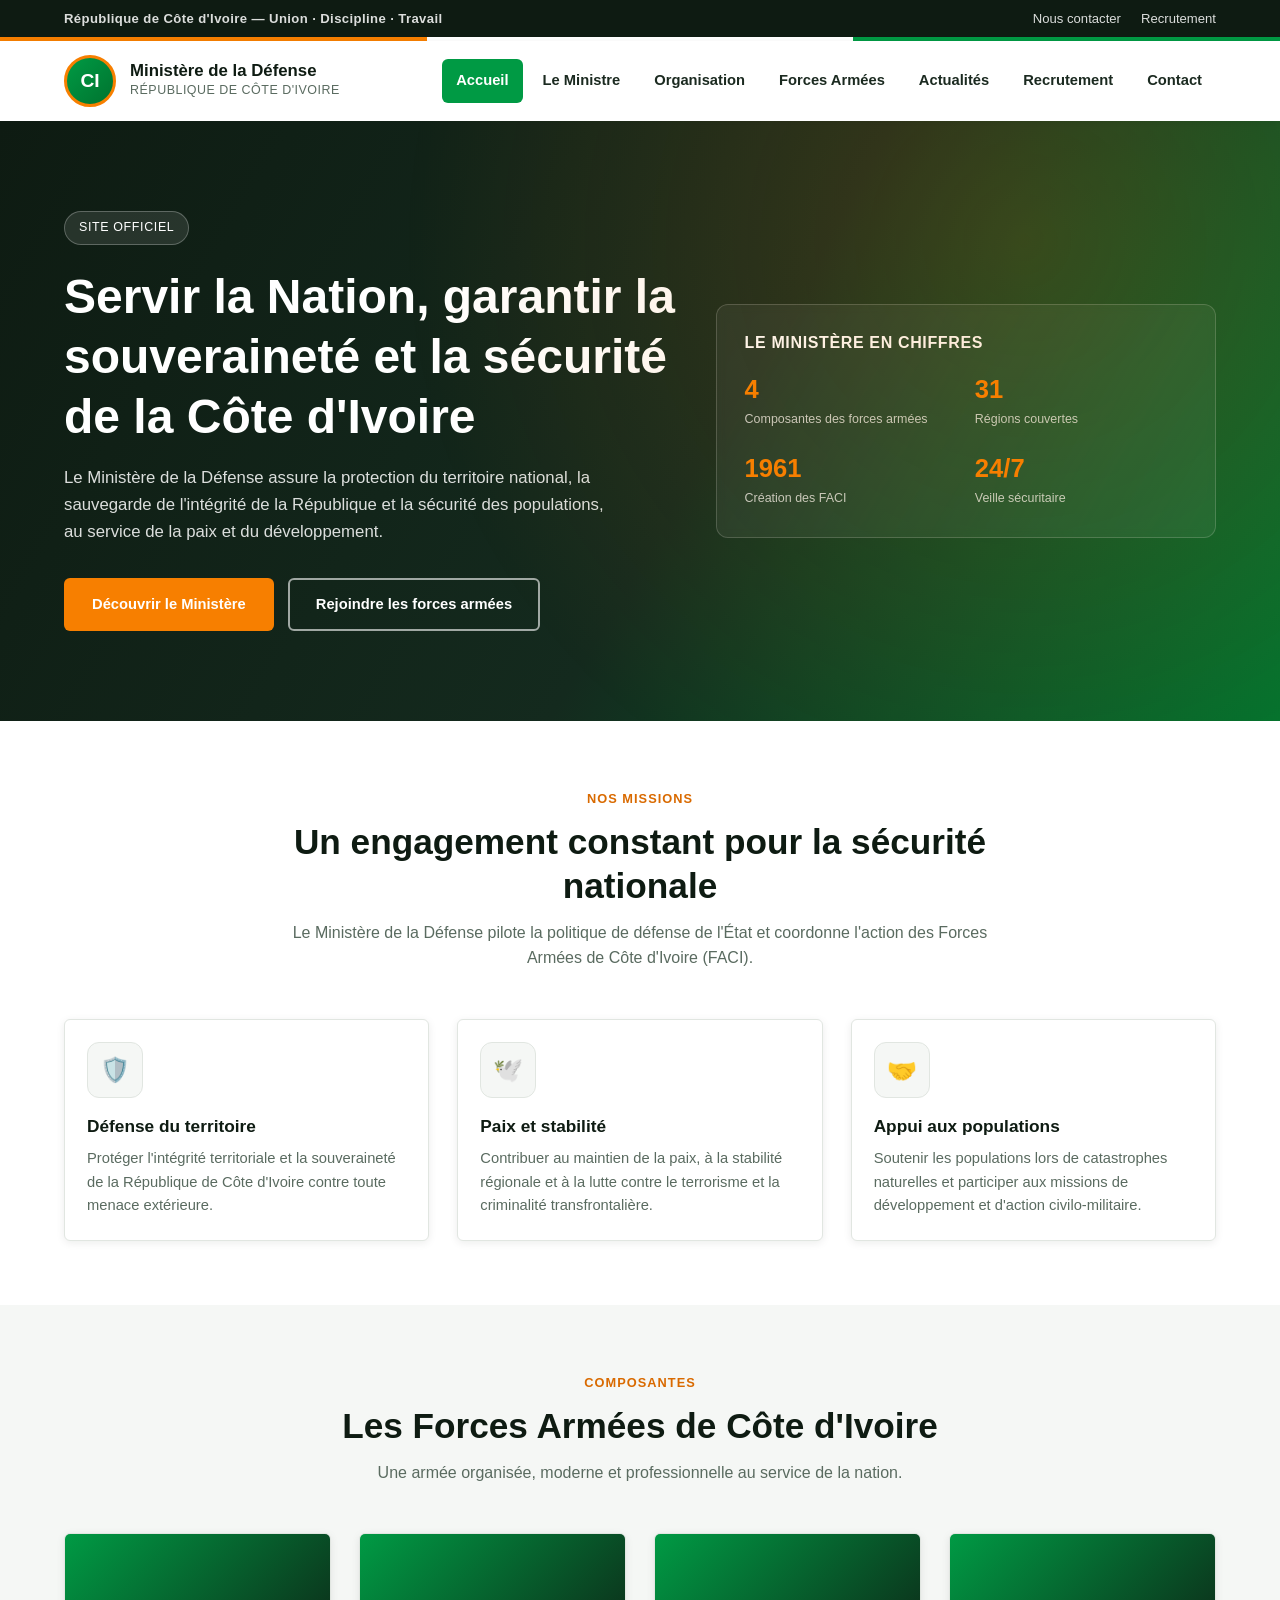
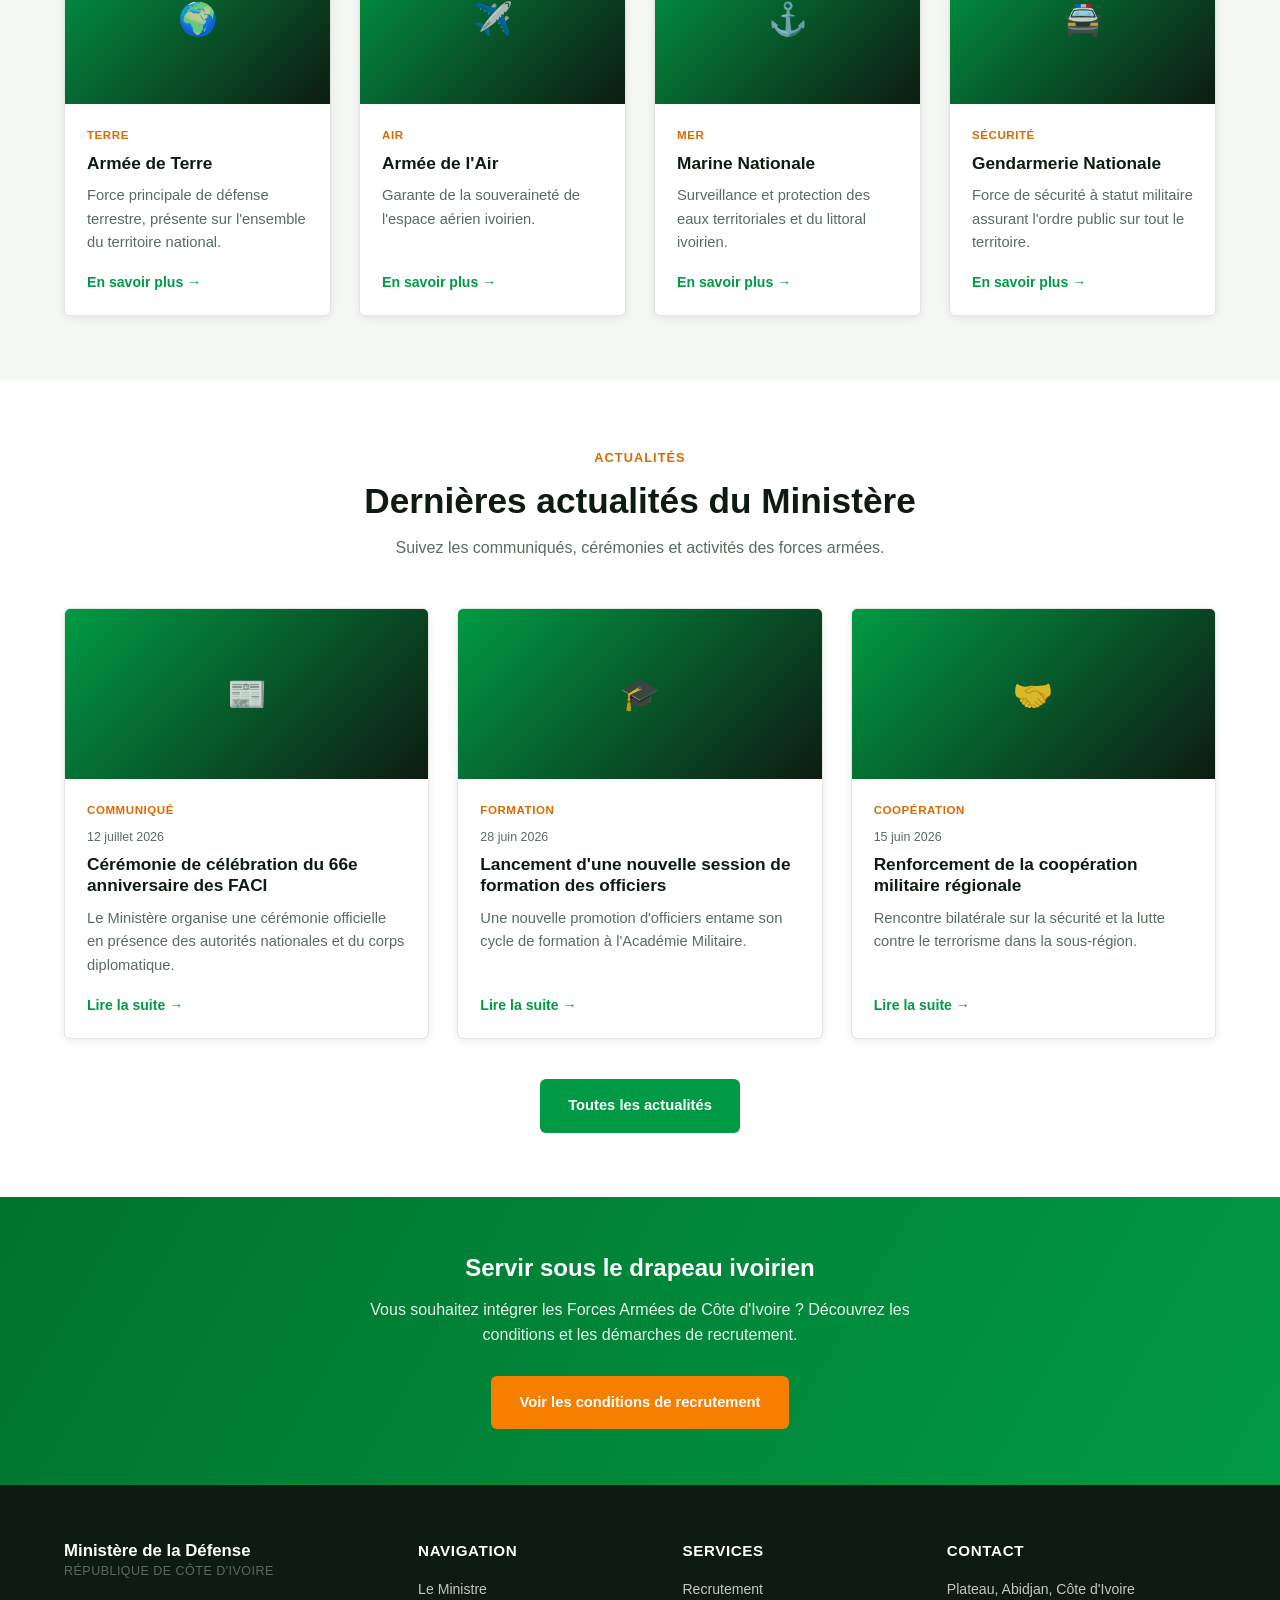
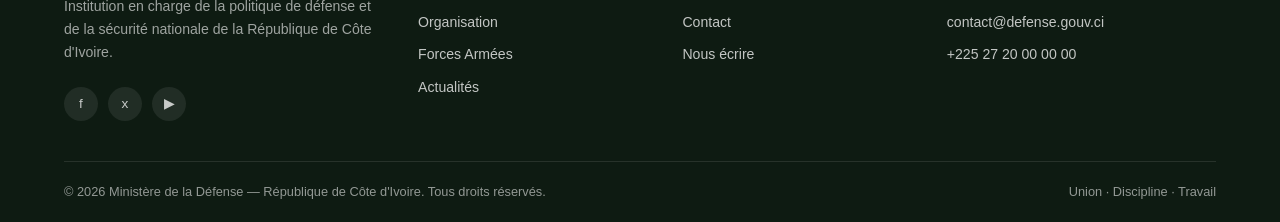
==== index.html @ 0cb37139 "Créer le site vitrine du Ministère de la Défense de Côte d'Ivoire Site statique HTML/CSS/JS avec pag" ====
<!DOCTYPE html>
<html lang="fr">
<head>
  <meta charset="UTF-8">
  <meta name="viewport" content="width=device-width, initial-scale=1.0">
  <title>Ministère de la Défense - République de Côte d'Ivoire</title>
  <meta name="description" content="Site officiel du Ministère de la Défense de la République de Côte d'Ivoire.">
  <link rel="stylesheet" href="css/style.css">
</head>
<body>

  <div class="top-bar">
    <div class="container">
      <span class="republic">République de Côte d'Ivoire — Union · Discipline · Travail</span>
      <div class="top-links">
        <a href="contact.html">Nous contacter</a>
        <a href="recrutement.html">Recrutement</a>
      </div>
    </div>
  </div>
  <div class="flag-strip"><span class="orange"></span><span class="white"></span><span class="green"></span></div>

  <header class="site-header">
    <div class="container">
      <a href="index.html" class="brand">
        <div class="brand-emblem">CI</div>
        <div class="brand-text">
          <div class="name-fr">Ministère de la Défense</div>
          <div class="name-sub">République de Côte d'Ivoire</div>
        </div>
      </a>
      <nav class="main-nav">
        <ul>
          <li><a href="index.html">Accueil</a></li>
          <li><a href="ministre.html">Le Ministre</a></li>
          <li><a href="organisation.html">Organisation</a></li>
          <li><a href="forces-armees.html">Forces Armées</a></li>
          <li><a href="actualites.html">Actualités</a></li>
          <li><a href="recrutement.html">Recrutement</a></li>
          <li><a href="contact.html">Contact</a></li>
        </ul>
      </nav>
      <button class="nav-toggle" aria-label="Ouvrir le menu" aria-expanded="false">☰</button>
    </div>
  </header>

  <section class="hero">
    <div class="container">
      <div>
        <span class="hero-badge">Site officiel</span>
        <h1>Servir la Nation, garantir la souveraineté et la sécurité de la Côte d'Ivoire</h1>
        <p>Le Ministère de la Défense assure la protection du territoire national, la sauvegarde de l'intégrité de la République et la sécurité des populations, au service de la paix et du développement.</p>
        <div class="hero-actions">
          <a href="ministre.html" class="btn btn-primary">Découvrir le Ministère</a>
          <a href="recrutement.html" class="btn btn-outline">Rejoindre les forces armées</a>
        </div>
      </div>
      <div class="hero-card">
        <h3>Le Ministère en chiffres</h3>
        <div class="hero-stats">
          <div>
            <div class="stat-value">4</div>
            <div class="stat-label">Composantes des forces armées</div>
          </div>
          <div>
            <div class="stat-value">31</div>
            <div class="stat-label">Régions couvertes</div>
          </div>
          <div>
            <div class="stat-value">1961</div>
            <div class="stat-label">Création des FACI</div>
          </div>
          <div>
            <div class="stat-value">24/7</div>
            <div class="stat-label">Veille sécuritaire</div>
          </div>
        </div>
      </div>
    </div>
  </section>

  <section>
    <div class="container">
      <div class="section-header">
        <span class="eyebrow">Nos missions</span>
        <h2>Un engagement constant pour la sécurité nationale</h2>
        <p>Le Ministère de la Défense pilote la politique de défense de l'État et coordonne l'action des Forces Armées de Côte d'Ivoire (FACI).</p>
      </div>
      <div class="grid grid-3">
        <div class="card">
          <div class="card-body">
            <div class="icon-box">🛡️</div>
            <h3>Défense du territoire</h3>
            <p>Protéger l'intégrité territoriale et la souveraineté de la République de Côte d'Ivoire contre toute menace extérieure.</p>
          </div>
        </div>
        <div class="card">
          <div class="card-body">
            <div class="icon-box">🕊️</div>
            <h3>Paix et stabilité</h3>
            <p>Contribuer au maintien de la paix, à la stabilité régionale et à la lutte contre le terrorisme et la criminalité transfrontalière.</p>
          </div>
        </div>
        <div class="card">
          <div class="card-body">
            <div class="icon-box">🤝</div>
            <h3>Appui aux populations</h3>
            <p>Soutenir les populations lors de catastrophes naturelles et participer aux missions de développement et d'action civilo-militaire.</p>
          </div>
        </div>
      </div>
    </div>
  </section>

  <section class="section-alt">
    <div class="container">
      <div class="section-header">
        <span class="eyebrow">Composantes</span>
        <h2>Les Forces Armées de Côte d'Ivoire</h2>
        <p>Une armée organisée, moderne et professionnelle au service de la nation.</p>
      </div>
      <div class="grid grid-4">
        <div class="card">
          <div class="card-media">🌍</div>
          <div class="card-body">
            <div class="tag">Terre</div>
            <h3>Armée de Terre</h3>
            <p>Force principale de défense terrestre, présente sur l'ensemble du territoire national.</p>
            <a href="forces-armees.html" class="card-link">En savoir plus →</a>
          </div>
        </div>
        <div class="card">
          <div class="card-media">✈️</div>
          <div class="card-body">
            <div class="tag">Air</div>
            <h3>Armée de l'Air</h3>
            <p>Garante de la souveraineté de l'espace aérien ivoirien.</p>
            <a href="forces-armees.html" class="card-link">En savoir plus →</a>
          </div>
        </div>
        <div class="card">
          <div class="card-media">⚓</div>
          <div class="card-body">
            <div class="tag">Mer</div>
            <h3>Marine Nationale</h3>
            <p>Surveillance et protection des eaux territoriales et du littoral ivoirien.</p>
            <a href="forces-armees.html" class="card-link">En savoir plus →</a>
          </div>
        </div>
        <div class="card">
          <div class="card-media">🚔</div>
          <div class="card-body">
            <div class="tag">Sécurité</div>
            <h3>Gendarmerie Nationale</h3>
            <p>Force de sécurité à statut militaire assurant l'ordre public sur tout le territoire.</p>
            <a href="forces-armees.html" class="card-link">En savoir plus →</a>
          </div>
        </div>
      </div>
    </div>
  </section>

  <section>
    <div class="container">
      <div class="section-header">
        <span class="eyebrow">Actualités</span>
        <h2>Dernières actualités du Ministère</h2>
        <p>Suivez les communiqués, cérémonies et activités des forces armées.</p>
      </div>
      <div class="grid grid-3">
        <div class="card">
          <div class="card-media">📰</div>
          <div class="card-body">
            <div class="tag">Communiqué</div>
            <div class="news-date">12 juillet 2026</div>
            <h3>Cérémonie de célébration du 66e anniversaire des FACI</h3>
            <p>Le Ministère organise une cérémonie officielle en présence des autorités nationales et du corps diplomatique.</p>
            <a href="actualites.html" class="card-link">Lire la suite →</a>
          </div>
        </div>
        <div class="card">
          <div class="card-media">🎓</div>
          <div class="card-body">
            <div class="tag">Formation</div>
            <div class="news-date">28 juin 2026</div>
            <h3>Lancement d'une nouvelle session de formation des officiers</h3>
            <p>Une nouvelle promotion d'officiers entame son cycle de formation à l'Académie Militaire.</p>
            <a href="actualites.html" class="card-link">Lire la suite →</a>
          </div>
        </div>
        <div class="card">
          <div class="card-media">🤝</div>
          <div class="card-body">
            <div class="tag">Coopération</div>
            <div class="news-date">15 juin 2026</div>
            <h3>Renforcement de la coopération militaire régionale</h3>
            <p>Rencontre bilatérale sur la sécurité et la lutte contre le terrorisme dans la sous-région.</p>
            <a href="actualites.html" class="card-link">Lire la suite →</a>
          </div>
        </div>
      </div>
      <div class="text-center mt-40">
        <a href="actualites.html" class="btn btn-green">Toutes les actualités</a>
      </div>
    </div>
  </section>

  <section class="cta-band">
    <div class="container">
      <h2>Servir sous le drapeau ivoirien</h2>
      <p>Vous souhaitez intégrer les Forces Armées de Côte d'Ivoire ? Découvrez les conditions et les démarches de recrutement.</p>
      <a href="recrutement.html" class="btn btn-primary">Voir les conditions de recrutement</a>
    </div>
  </section>

  <footer class="site-footer">
    <div class="container">
      <div class="footer-grid">
        <div class="footer-brand">
          <div class="brand-text">
            <div class="name-fr" style="color:#fff;">Ministère de la Défense</div>
            <div class="name-sub">République de Côte d'Ivoire</div>
          </div>
          <p>Institution en charge de la politique de défense et de la sécurité nationale de la République de Côte d'Ivoire.</p>
          <div class="social-links mt-24">
            <a href="#" aria-label="Facebook">f</a>
            <a href="#" aria-label="Twitter">x</a>
            <a href="#" aria-label="YouTube">▶</a>
          </div>
        </div>
        <div>
          <h4>Navigation</h4>
          <ul>
            <li><a href="ministre.html">Le Ministre</a></li>
            <li><a href="organisation.html">Organisation</a></li>
            <li><a href="forces-armees.html">Forces Armées</a></li>
            <li><a href="actualites.html">Actualités</a></li>
          </ul>
        </div>
        <div>
          <h4>Services</h4>
          <ul>
            <li><a href="recrutement.html">Recrutement</a></li>
            <li><a href="contact.html">Contact</a></li>
            <li><a href="contact.html">Nous écrire</a></li>
          </ul>
        </div>
        <div>
          <h4>Contact</h4>
          <ul>
            <li>Plateau, Abidjan, Côte d'Ivoire</li>
            <li>contact@defense.gouv.ci</li>
            <li>+225 27 20 00 00 00</li>
          </ul>
        </div>
      </div>
      <div class="footer-bottom">
        <span>© 2026 Ministère de la Défense — République de Côte d'Ivoire. Tous droits réservés.</span>
        <span>Union · Discipline · Travail</span>
      </div>
    </div>
  </footer>

  <script src="js/main.js"></script>
</body>
</html>
---- css/style.css ----
/* ============================================
   Ministère de la Défense - Côte d'Ivoire
   Feuille de style principale
   ============================================ */

:root {
  --color-orange: #F77F00;
  --color-orange-dark: #D96A00;
  --color-green: #009A44;
  --color-green-dark: #00732F;
  --color-white: #FFFFFF;
  --color-dark: #0E1B12;
  --color-dark-2: #16261A;
  --color-navy: #142A1E;
  --color-text: #1B2A20;
  --color-text-light: #5A6B60;
  --color-border: #E1E6E1;
  --color-bg-alt: #F5F7F5;
  --shadow-sm: 0 2px 8px rgba(14, 27, 18, 0.08);
  --shadow-md: 0 6px 20px rgba(14, 27, 18, 0.12);
  --radius: 6px;
  --max-width: 1200px;
  --font-heading: 'Segoe UI', 'Helvetica Neue', Arial, sans-serif;
  --font-body: 'Segoe UI', 'Helvetica Neue', Arial, sans-serif;
}

* {
  box-sizing: border-box;
  margin: 0;
  padding: 0;
}

html {
  scroll-behavior: smooth;
}

body {
  font-family: var(--font-body);
  color: var(--color-text);
  background: var(--color-white);
  line-height: 1.6;
  -webkit-font-smoothing: antialiased;
}

img {
  max-width: 100%;
  display: block;
}

a {
  color: inherit;
  text-decoration: none;
}

ul {
  list-style: none;
}

.container {
  max-width: var(--max-width);
  margin: 0 auto;
  padding: 0 24px;
}

h1, h2, h3, h4 {
  font-family: var(--font-heading);
  font-weight: 700;
  line-height: 1.25;
  color: var(--color-dark);
}

section {
  padding: 64px 0;
}

.section-alt {
  background: var(--color-bg-alt);
}

.section-header {
  text-align: center;
  max-width: 720px;
  margin: 0 auto 48px;
}

.section-header .eyebrow {
  display: inline-block;
  color: var(--color-orange-dark);
  font-weight: 700;
  letter-spacing: 0.08em;
  text-transform: uppercase;
  font-size: 0.8rem;
  margin-bottom: 10px;
}

.section-header h2 {
  font-size: clamp(1.6rem, 3vw, 2.2rem);
  margin-bottom: 12px;
}

.section-header p {
  color: var(--color-text-light);
}

/* ---------- Bandeau institutionnel ---------- */
.top-bar {
  background: var(--color-dark);
  color: rgba(255, 255, 255, 0.85);
  font-size: 0.82rem;
}

.top-bar .container {
  display: flex;
  justify-content: space-between;
  align-items: center;
  padding-top: 8px;
  padding-bottom: 8px;
  flex-wrap: wrap;
  gap: 8px;
}

.top-bar .republic {
  font-weight: 600;
  letter-spacing: 0.03em;
}

.top-bar .top-links {
  display: flex;
  gap: 20px;
}

.top-bar .top-links a:hover {
  color: var(--color-orange);
}

.flag-strip {
  height: 4px;
  display: flex;
}

.flag-strip span {
  flex: 1;
}

.flag-strip .orange { background: var(--color-orange); }
.flag-strip .white { background: var(--color-white); }
.flag-strip .green { background: var(--color-green); }

/* ---------- Header / Navigation ---------- */
.site-header {
  background: var(--color-white);
  box-shadow: var(--shadow-sm);
  position: sticky;
  top: 0;
  z-index: 100;
}

.site-header .container {
  display: flex;
  align-items: center;
  justify-content: space-between;
  padding-top: 14px;
  padding-bottom: 14px;
}

.brand {
  display: flex;
  align-items: center;
  gap: 14px;
}

.brand-emblem {
  width: 52px;
  height: 52px;
  border-radius: 50%;
  background: linear-gradient(135deg, var(--color-green), var(--color-green-dark));
  color: var(--color-white);
  display: flex;
  align-items: center;
  justify-content: center;
  font-weight: 800;
  font-size: 1.2rem;
  flex-shrink: 0;
  border: 3px solid var(--color-orange);
}

.brand-text .name-fr {
  font-weight: 800;
  font-size: 1.05rem;
  color: var(--color-dark);
  line-height: 1.2;
}

.brand-text .name-sub {
  font-size: 0.78rem;
  color: var(--color-text-light);
  text-transform: uppercase;
  letter-spacing: 0.04em;
}

.main-nav ul {
  display: flex;
  gap: 6px;
  align-items: center;
}

.main-nav a {
  display: inline-block;
  padding: 10px 14px;
  font-weight: 600;
  font-size: 0.92rem;
  color: var(--color-text);
  border-radius: var(--radius);
  transition: background 0.2s, color 0.2s;
}

.main-nav a:hover,
.main-nav a.active {
  background: var(--color-green);
  color: var(--color-white);
}

.nav-toggle {
  display: none;
  background: none;
  border: none;
  font-size: 1.6rem;
  cursor: pointer;
  color: var(--color-dark);
}

/* ---------- Hero ---------- */
.hero {
  position: relative;
  background: linear-gradient(120deg, var(--color-dark) 0%, var(--color-navy) 55%, var(--color-green-dark) 100%);
  color: var(--color-white);
  padding: 90px 0;
  overflow: hidden;
}

.hero::after {
  content: "";
  position: absolute;
  inset: 0;
  background: radial-gradient(circle at 80% 20%, rgba(247, 127, 0, 0.18), transparent 55%);
  pointer-events: none;
}

.hero .container {
  position: relative;
  display: grid;
  grid-template-columns: 1.1fr 0.9fr;
  gap: 40px;
  align-items: center;
}

.hero-badge {
  display: inline-flex;
  align-items: center;
  gap: 8px;
  background: rgba(255, 255, 255, 0.1);
  border: 1px solid rgba(255, 255, 255, 0.25);
  padding: 6px 14px;
  border-radius: 999px;
  font-size: 0.78rem;
  letter-spacing: 0.05em;
  text-transform: uppercase;
  margin-bottom: 22px;
}

.hero h1 {
  color: var(--color-white);
  font-size: clamp(2rem, 4vw, 3rem);
  margin-bottom: 18px;
}

.hero p {
  color: rgba(255, 255, 255, 0.85);
  font-size: 1.05rem;
  max-width: 540px;
  margin-bottom: 32px;
}

.hero-actions {
  display: flex;
  gap: 14px;
  flex-wrap: wrap;
}

.hero-card {
  background: rgba(255, 255, 255, 0.06);
  border: 1px solid rgba(255, 255, 255, 0.18);
  border-radius: 12px;
  padding: 28px;
  backdrop-filter: blur(4px);
}

.hero-card h3 {
  color: var(--color-white);
  font-size: 1rem;
  margin-bottom: 16px;
  text-transform: uppercase;
  letter-spacing: 0.04em;
}

.hero-stats {
  display: grid;
  grid-template-columns: 1fr 1fr;
  gap: 18px;
}

.hero-stats .stat-value {
  font-size: 1.6rem;
  font-weight: 800;
  color: var(--color-orange);
}

.hero-stats .stat-label {
  font-size: 0.78rem;
  color: rgba(255, 255, 255, 0.75);
}

/* ---------- Buttons ---------- */
.btn {
  display: inline-block;
  padding: 13px 26px;
  border-radius: var(--radius);
  font-weight: 700;
  font-size: 0.92rem;
  cursor: pointer;
  border: 2px solid transparent;
  transition: transform 0.15s, background 0.2s, color 0.2s, border-color 0.2s;
}

.btn:hover {
  transform: translateY(-2px);
}

.btn-primary {
  background: var(--color-orange);
  color: var(--color-white);
}

.btn-primary:hover {
  background: var(--color-orange-dark);
}

.btn-outline {
  background: transparent;
  border-color: rgba(255, 255, 255, 0.6);
  color: var(--color-white);
}

.btn-outline:hover {
  background: rgba(255, 255, 255, 0.12);
}

.btn-green {
  background: var(--color-green);
  color: var(--color-white);
}

.btn-green:hover {
  background: var(--color-green-dark);
}

/* ---------- Cards / grids ---------- */
.grid {
  display: grid;
  gap: 28px;
}

.grid-3 {
  grid-template-columns: repeat(3, 1fr);
}

.grid-4 {
  grid-template-columns: repeat(4, 1fr);
}

.grid-2 {
  grid-template-columns: repeat(2, 1fr);
}

.card {
  background: var(--color-white);
  border: 1px solid var(--color-border);
  border-radius: var(--radius);
  overflow: hidden;
  box-shadow: var(--shadow-sm);
  transition: transform 0.2s, box-shadow 0.2s;
  display: flex;
  flex-direction: column;
}

.card:hover {
  transform: translateY(-4px);
  box-shadow: var(--shadow-md);
}

.card-media {
  height: 170px;
  background: linear-gradient(135deg, var(--color-green), var(--color-dark));
  display: flex;
  align-items: center;
  justify-content: center;
  color: rgba(255, 255, 255, 0.85);
  font-size: 2rem;
  font-weight: 800;
}

.card-body {
  padding: 22px;
  flex: 1;
  display: flex;
  flex-direction: column;
}

.card-body .tag {
  font-size: 0.72rem;
  font-weight: 700;
  text-transform: uppercase;
  color: var(--color-orange-dark);
  letter-spacing: 0.05em;
  margin-bottom: 8px;
}

.card-body h3 {
  font-size: 1.08rem;
  margin-bottom: 10px;
}

.card-body p {
  color: var(--color-text-light);
  font-size: 0.92rem;
  flex: 1;
}

.card-body .card-link {
  margin-top: 16px;
  font-weight: 700;
  color: var(--color-green);
  font-size: 0.88rem;
}

/* Mission / value icons */
.icon-box {
  width: 56px;
  height: 56px;
  border-radius: 12px;
  background: var(--color-bg-alt);
  border: 1px solid var(--color-border);
  display: flex;
  align-items: center;
  justify-content: center;
  font-size: 1.5rem;
  margin-bottom: 18px;
}

/* ---------- Breadcrumb / page header ---------- */
.page-header {
  background: var(--color-dark);
  color: var(--color-white);
  padding: 56px 0 40px;
}

.page-header .eyebrow {
  color: var(--color-orange);
  font-weight: 700;
  letter-spacing: 0.08em;
  text-transform: uppercase;
  font-size: 0.8rem;
  margin-bottom: 10px;
  display: block;
}

.page-header h1 {
  color: var(--color-white);
  font-size: clamp(1.8rem, 3.5vw, 2.6rem);
}

.breadcrumb {
  margin-top: 16px;
  font-size: 0.85rem;
  color: rgba(255, 255, 255, 0.6);
}

.breadcrumb a:hover {
  color: var(--color-orange);
}

/* ---------- Timeline / org chart ---------- */
.org-chart {
  display: flex;
  flex-direction: column;
  align-items: center;
  gap: 8px;
}

.org-level {
  display: flex;
  gap: 16px;
  flex-wrap: wrap;
  justify-content: center;
  width: 100%;
}

.org-node {
  background: var(--color-white);
  border: 2px solid var(--color-green);
  border-radius: var(--radius);
  padding: 14px 20px;
  text-align: center;
  font-weight: 700;
  font-size: 0.88rem;
  color: var(--color-dark);
  box-shadow: var(--shadow-sm);
  min-width: 180px;
}

.org-node.top {
  background: var(--color-dark);
  color: var(--color-white);
  border-color: var(--color-orange);
  min-width: 260px;
  font-size: 1rem;
}

.org-connector {
  width: 2px;
  height: 26px;
  background: var(--color-border);
}

/* ---------- Bio / minister ---------- */
.bio-layout {
  display: grid;
  grid-template-columns: 320px 1fr;
  gap: 48px;
  align-items: start;
}

.bio-photo {
  border-radius: var(--radius);
  overflow: hidden;
  box-shadow: var(--shadow-md);
}

.bio-photo .placeholder-photo {
  aspect-ratio: 3/4;
  background: linear-gradient(160deg, var(--color-navy), var(--color-dark));
  display: flex;
  align-items: center;
  justify-content: center;
  color: rgba(255, 255, 255, 0.7);
  font-size: 3.5rem;
  font-weight: 800;
}

.bio-card {
  background: var(--color-bg-alt);
  border-radius: var(--radius);
  padding: 20px;
  margin-top: 20px;
}

.bio-card dl {
  display: grid;
  grid-template-columns: auto 1fr;
  gap: 8px 16px;
  font-size: 0.88rem;
}

.bio-card dt {
  font-weight: 700;
  color: var(--color-text-light);
}

.quote-block {
  border-left: 4px solid var(--color-orange);
  padding: 4px 0 4px 24px;
  font-size: 1.15rem;
  font-style: italic;
  color: var(--color-dark);
  margin: 28px 0;
}

/* ---------- Lists with icons (missions, valeurs) ---------- */
.check-list li {
  display: flex;
  gap: 12px;
  padding: 10px 0;
  border-bottom: 1px dashed var(--color-border);
}

.check-list li:last-child {
  border-bottom: none;
}

.check-list .check-icon {
  color: var(--color-green);
  font-weight: 800;
  flex-shrink: 0;
}

/* ---------- News filters ---------- */
.filter-bar {
  display: flex;
  gap: 10px;
  flex-wrap: wrap;
  margin-bottom: 36px;
  justify-content: center;
}

.filter-btn {
  padding: 8px 18px;
  border-radius: 999px;
  border: 1px solid var(--color-border);
  background: var(--color-white);
  font-weight: 600;
  font-size: 0.85rem;
  cursor: pointer;
  transition: all 0.2s;
}

.filter-btn:hover {
  border-color: var(--color-green);
}

.filter-btn.active {
  background: var(--color-green);
  border-color: var(--color-green);
  color: var(--color-white);
}

.news-date {
  font-size: 0.78rem;
  color: var(--color-text-light);
  margin-bottom: 6px;
}

/* ---------- Recruitment steps ---------- */
.steps {
  counter-reset: step;
  display: grid;
  grid-template-columns: repeat(4, 1fr);
  gap: 24px;
}

.step {
  position: relative;
  background: var(--color-white);
  border: 1px solid var(--color-border);
  border-radius: var(--radius);
  padding: 28px 20px 20px;
  box-shadow: var(--shadow-sm);
}

.step::before {
  counter-increment: step;
  content: counter(step);
  position: absolute;
  top: -16px;
  left: 20px;
  width: 32px;
  height: 32px;
  border-radius: 50%;
  background: var(--color-orange);
  color: var(--color-white);
  display: flex;
  align-items: center;
  justify-content: center;
  font-weight: 800;
  font-size: 0.9rem;
}

.step h3 {
  font-size: 1rem;
  margin: 10px 0 8px;
}

.step p {
  font-size: 0.88rem;
  color: var(--color-text-light);
}

.requirements-box {
  background: var(--color-bg-alt);
  border-left: 4px solid var(--color-green);
  border-radius: var(--radius);
  padding: 24px 28px;
  margin-top: 40px;
}

/* ---------- Contact ---------- */
.contact-layout {
  display: grid;
  grid-template-columns: 0.9fr 1.1fr;
  gap: 48px;
}

.contact-info-list {
  display: flex;
  flex-direction: column;
  gap: 22px;
}

.contact-info-item {
  display: flex;
  gap: 16px;
  align-items: flex-start;
}

.contact-info-item .icon-box {
  margin-bottom: 0;
  flex-shrink: 0;
}

.contact-info-item h4 {
  font-size: 0.95rem;
  margin-bottom: 4px;
}

.contact-info-item p, .contact-info-item a {
  font-size: 0.9rem;
  color: var(--color-text-light);
}

.map-placeholder {
  margin-top: 24px;
  height: 200px;
  border-radius: var(--radius);
  background: repeating-linear-gradient(45deg, var(--color-bg-alt), var(--color-bg-alt) 10px, #ECEFEC 10px, #ECEFEC 20px);
  display: flex;
  align-items: center;
  justify-content: center;
  color: var(--color-text-light);
  font-weight: 600;
  font-size: 0.85rem;
  border: 1px solid var(--color-border);
}

.form-box {
  background: var(--color-white);
  border: 1px solid var(--color-border);
  border-radius: var(--radius);
  padding: 32px;
  box-shadow: var(--shadow-sm);
}

.form-row {
  display: grid;
  grid-template-columns: 1fr 1fr;
  gap: 16px;
  margin-bottom: 16px;
}

.form-group {
  margin-bottom: 16px;
  display: flex;
  flex-direction: column;
  gap: 6px;
}

.form-group label {
  font-size: 0.85rem;
  font-weight: 700;
  color: var(--color-dark);
}

.form-group input,
.form-group select,
.form-group textarea {
  padding: 11px 14px;
  border: 1px solid var(--color-border);
  border-radius: var(--radius);
  font-family: inherit;
  font-size: 0.92rem;
  color: var(--color-text);
}

.form-group input:focus,
.form-group select:focus,
.form-group textarea:focus {
  outline: none;
  border-color: var(--color-green);
}

.form-group textarea {
  resize: vertical;
  min-height: 130px;
}

.form-note {
  font-size: 0.78rem;
  color: var(--color-text-light);
  margin-top: 10px;
}

.form-success {
  display: none;
  background: #E7F6EC;
  border: 1px solid var(--color-green);
  color: var(--color-green-dark);
  padding: 14px 18px;
  border-radius: var(--radius);
  font-size: 0.9rem;
  margin-bottom: 20px;
  font-weight: 600;
}

.form-success.visible {
  display: block;
}

/* ---------- CTA band ---------- */
.cta-band {
  background: linear-gradient(120deg, var(--color-green-dark), var(--color-green));
  color: var(--color-white);
  padding: 56px 0;
  text-align: center;
}

.cta-band h2 {
  color: var(--color-white);
  margin-bottom: 14px;
}

.cta-band p {
  color: rgba(255, 255, 255, 0.9);
  max-width: 600px;
  margin: 0 auto 28px;
}

/* ---------- Footer ---------- */
.site-footer {
  background: var(--color-dark);
  color: rgba(255, 255, 255, 0.75);
  padding: 56px 0 0;
}

.footer-grid {
  display: grid;
  grid-template-columns: 1.4fr 1fr 1fr 1.2fr;
  gap: 40px;
  padding-bottom: 40px;
  border-bottom: 1px solid rgba(255, 255, 255, 0.1);
}

.footer-grid h4 {
  color: var(--color-white);
  font-size: 0.95rem;
  margin-bottom: 18px;
  text-transform: uppercase;
  letter-spacing: 0.04em;
}

.footer-grid li {
  margin-bottom: 10px;
  font-size: 0.88rem;
}

.footer-grid a:hover {
  color: var(--color-orange);
}

.footer-brand p {
  font-size: 0.88rem;
  margin-top: 14px;
  color: rgba(255, 255, 255, 0.6);
}

.footer-bottom {
  display: flex;
  justify-content: space-between;
  align-items: center;
  padding: 20px 0;
  font-size: 0.8rem;
  color: rgba(255, 255, 255, 0.55);
  flex-wrap: wrap;
  gap: 10px;
}

.social-links {
  display: flex;
  gap: 10px;
}

.social-links a {
  width: 34px;
  height: 34px;
  border-radius: 50%;
  background: rgba(255, 255, 255, 0.08);
  display: flex;
  align-items: center;
  justify-content: center;
  font-size: 0.85rem;
  transition: background 0.2s;
}

.social-links a:hover {
  background: var(--color-orange);
}

/* ---------- Alert banner (top of homepage optional) ---------- */
.alert-banner {
  background: var(--color-orange);
  color: var(--color-white);
  text-align: center;
  padding: 10px 16px;
  font-size: 0.85rem;
  font-weight: 600;
}

/* ---------- Utilities ---------- */
.text-center { text-align: center; }
.mt-24 { margin-top: 24px; }
.mt-40 { margin-top: 40px; }

/* ---------- Responsive ---------- */
@media (max-width: 960px) {
  .hero .container {
    grid-template-columns: 1fr;
  }
  .bio-layout {
    grid-template-columns: 1fr;
  }
  .bio-photo {
    max-width: 280px;
  }
  .contact-layout {
    grid-template-columns: 1fr;
  }
  .grid-3, .grid-4 {
    grid-template-columns: repeat(2, 1fr);
  }
  .steps {
    grid-template-columns: repeat(2, 1fr);
  }
  .footer-grid {
    grid-template-columns: 1fr 1fr;
  }
}

@media (max-width: 720px) {
  .main-nav {
    position: fixed;
    top: 0;
    right: 0;
    height: 100vh;
    width: 280px;
    background: var(--color-white);
    box-shadow: var(--shadow-md);
    transform: translateX(100%);
    transition: transform 0.25s ease;
    padding: 90px 24px 24px;
    z-index: 200;
  }
  .main-nav.open {
    transform: translateX(0);
  }
  .main-nav ul {
    flex-direction: column;
    align-items: stretch;
  }
  .nav-toggle {
    display: block;
  }
  .top-bar .top-links {
    display: none;
  }
  .grid-3, .grid-4, .grid-2 {
    grid-template-columns: 1fr;
  }
  .steps {
    grid-template-columns: 1fr;
  }
  .form-row {
    grid-template-columns: 1fr;
  }
  .footer-grid {
    grid-template-columns: 1fr;
  }
  .org-level {
    flex-direction: column;
    align-items: center;
  }
}
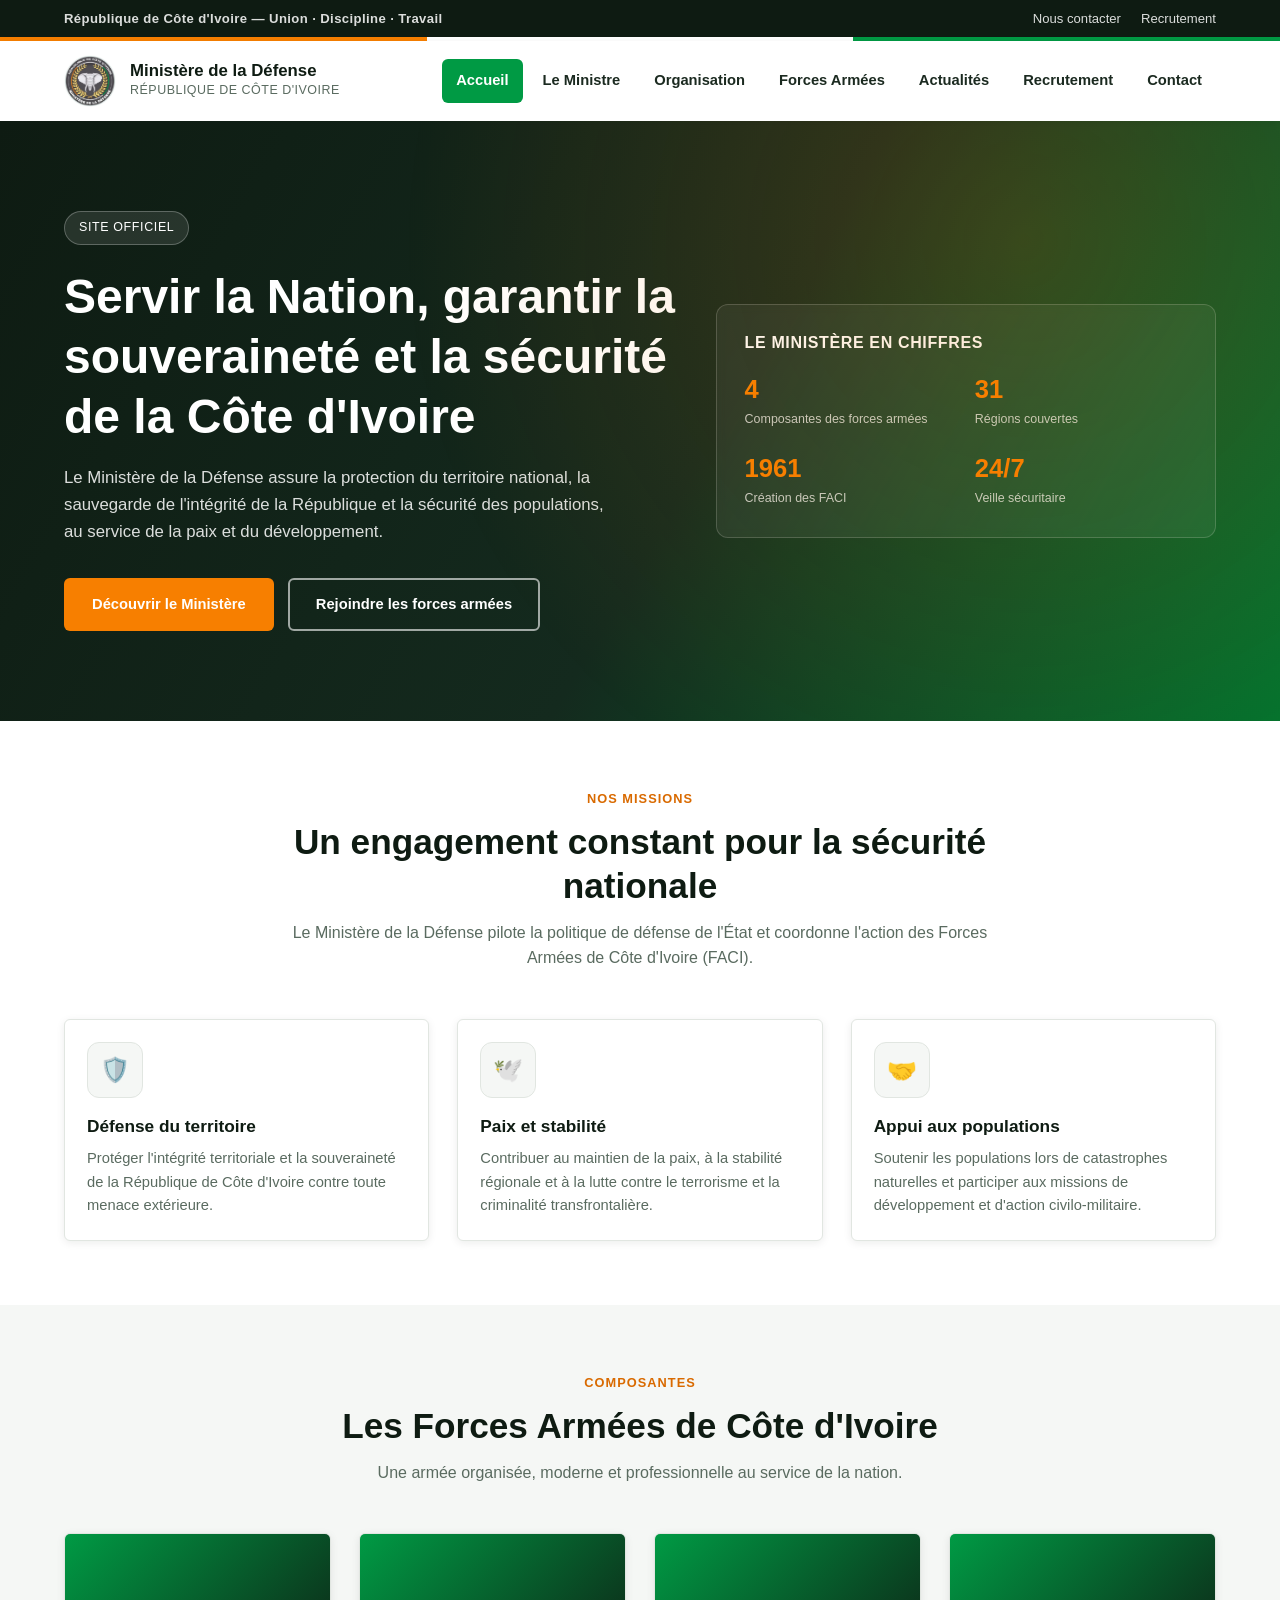
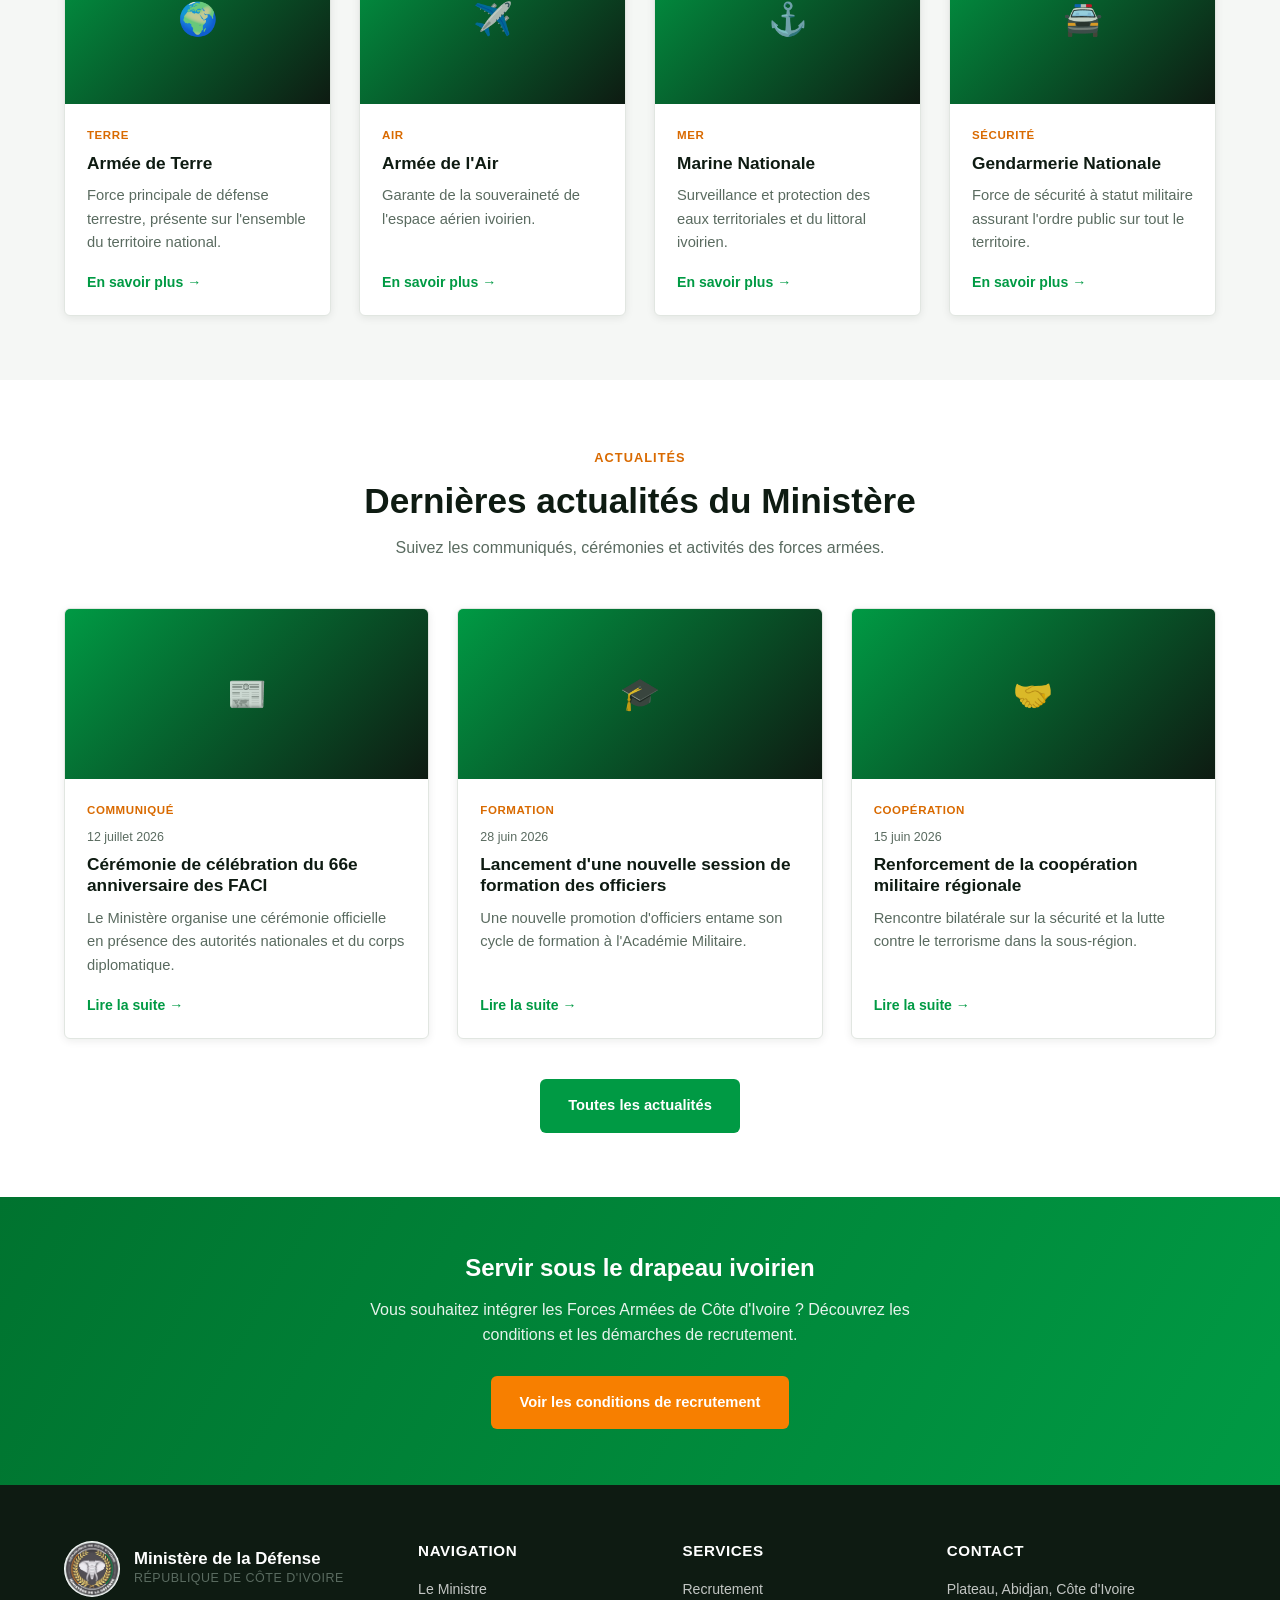
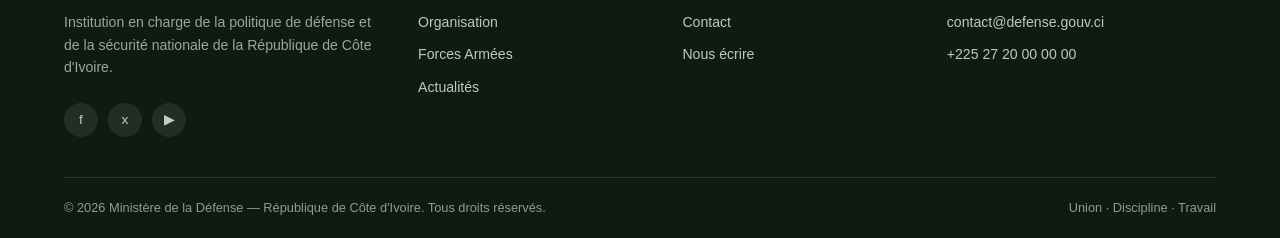
==== commit 094a6ed4: "Intégrer le logo officiel du Ministère de la Défense Ajoute l'emblème dans l'en-tête, le pied de pag" ====
--- a/index.html
+++ b/index.html
@@ -6,6 +6,7 @@
   <title>Ministère de la Défense - République de Côte d'Ivoire</title>
   <meta name="description" content="Site officiel du Ministère de la Défense de la République de Côte d'Ivoire.">
   <link rel="stylesheet" href="css/style.css">
+  <link rel="icon" type="image/png" href="images/favicon.png">
 </head>
 <body>
 
@@ -23,7 +24,7 @@
   <header class="site-header">
     <div class="container">
       <a href="index.html" class="brand">
-        <div class="brand-emblem">CI</div>
+        <img src="images/logo-ministere-defense.png" alt="Emblème du Ministère de la Défense de Côte d'Ivoire" class="brand-emblem">
         <div class="brand-text">
           <div class="name-fr">Ministère de la Défense</div>
           <div class="name-sub">République de Côte d'Ivoire</div>
@@ -217,9 +218,12 @@
     <div class="container">
       <div class="footer-grid">
         <div class="footer-brand">
-          <div class="brand-text">
-            <div class="name-fr" style="color:#fff;">Ministère de la Défense</div>
-            <div class="name-sub">République de Côte d'Ivoire</div>
+          <div class="footer-brand-header">
+            <img src="images/logo-ministere-defense.png" alt="Emblème du Ministère de la Défense de Côte d'Ivoire" class="footer-emblem">
+            <div class="brand-text">
+              <div class="name-fr" style="color:#fff;">Ministère de la Défense</div>
+              <div class="name-sub">République de Côte d'Ivoire</div>
+            </div>
           </div>
           <p>Institution en charge de la politique de défense et de la sécurité nationale de la République de Côte d'Ivoire.</p>
           <div class="social-links mt-24">
--- a/css/style.css
+++ b/css/style.css
@@ -173,15 +173,22 @@
   width: 52px;
   height: 52px;
   border-radius: 50%;
-  background: linear-gradient(135deg, var(--color-green), var(--color-green-dark));
-  color: var(--color-white);
-  display: flex;
-  align-items: center;
-  justify-content: center;
-  font-weight: 800;
-  font-size: 1.2rem;
   flex-shrink: 0;
-  border: 3px solid var(--color-orange);
+  object-fit: cover;
+}
+
+.footer-emblem {
+  width: 56px;
+  height: 56px;
+  border-radius: 50%;
+  flex-shrink: 0;
+}
+
+.footer-brand-header {
+  display: flex;
+  align-items: center;
+  gap: 14px;
+  margin-bottom: 4px;
 }
 
 .brand-text .name-fr {
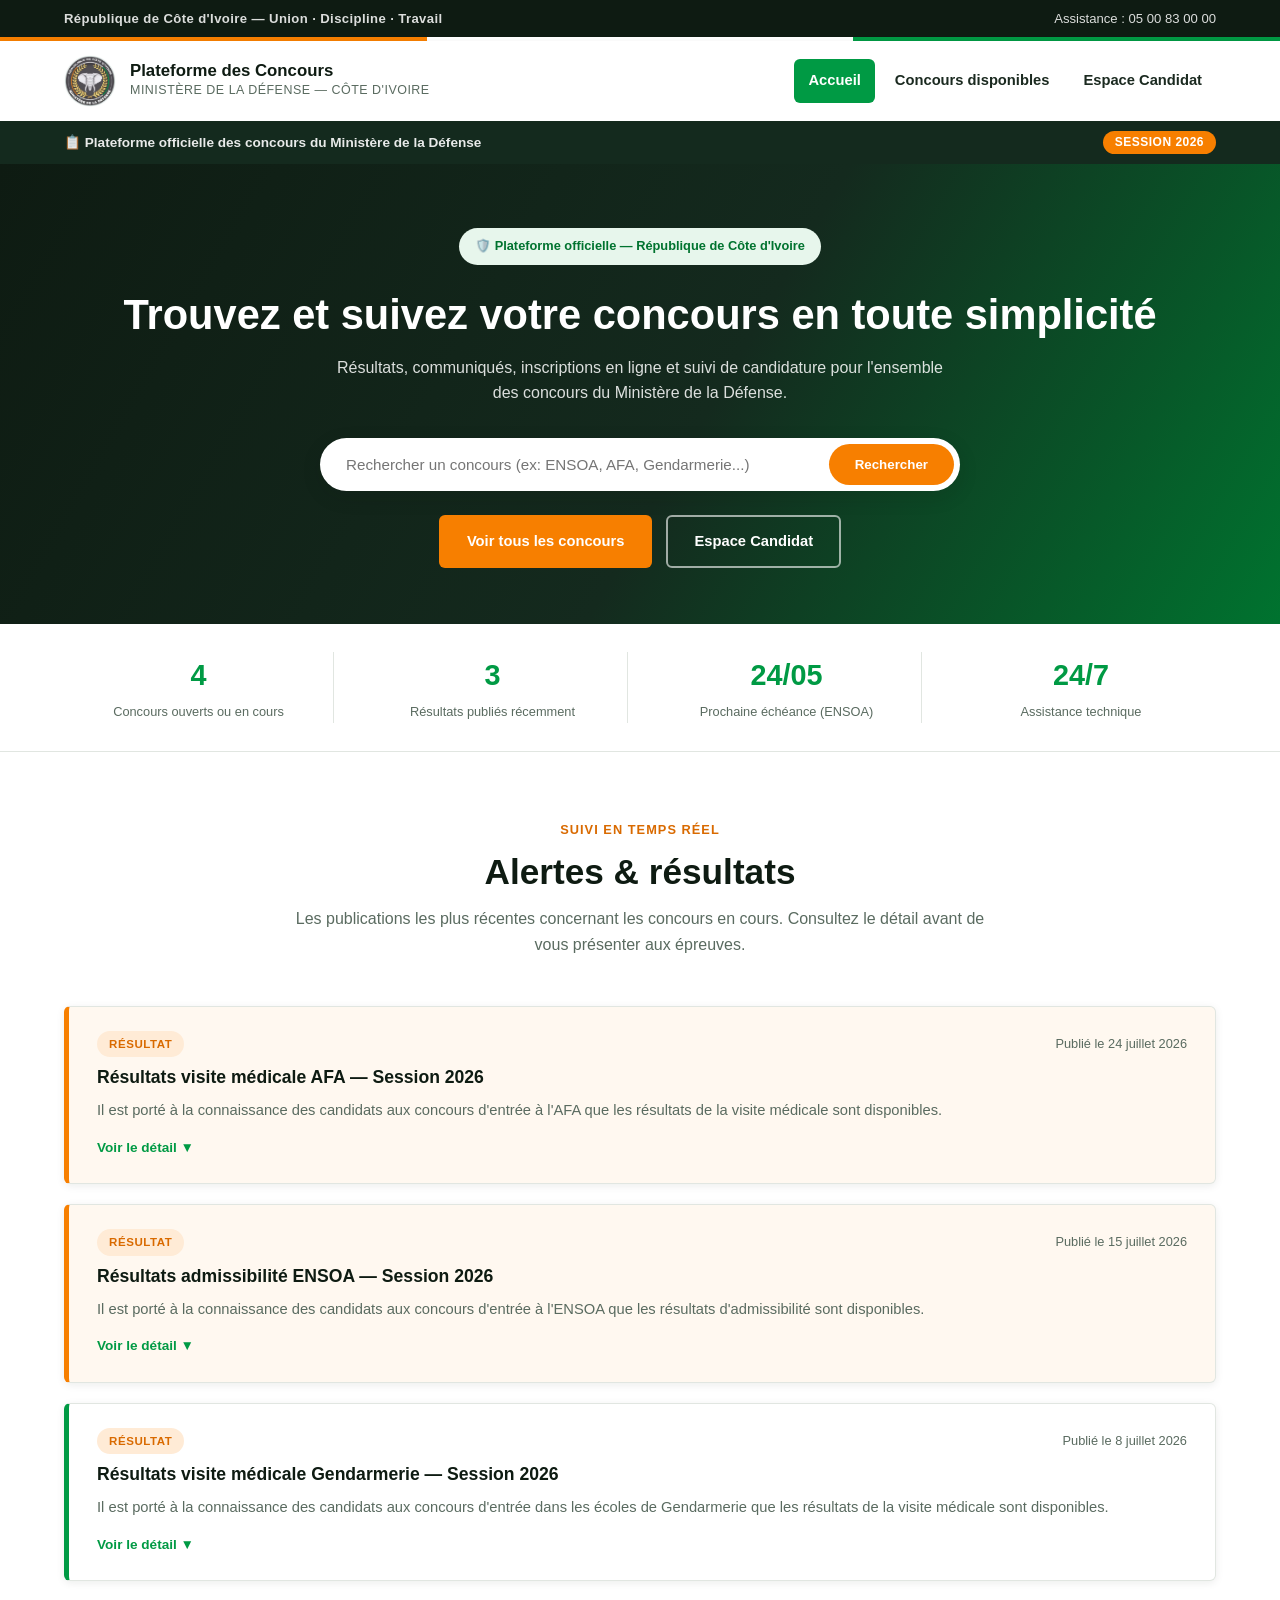
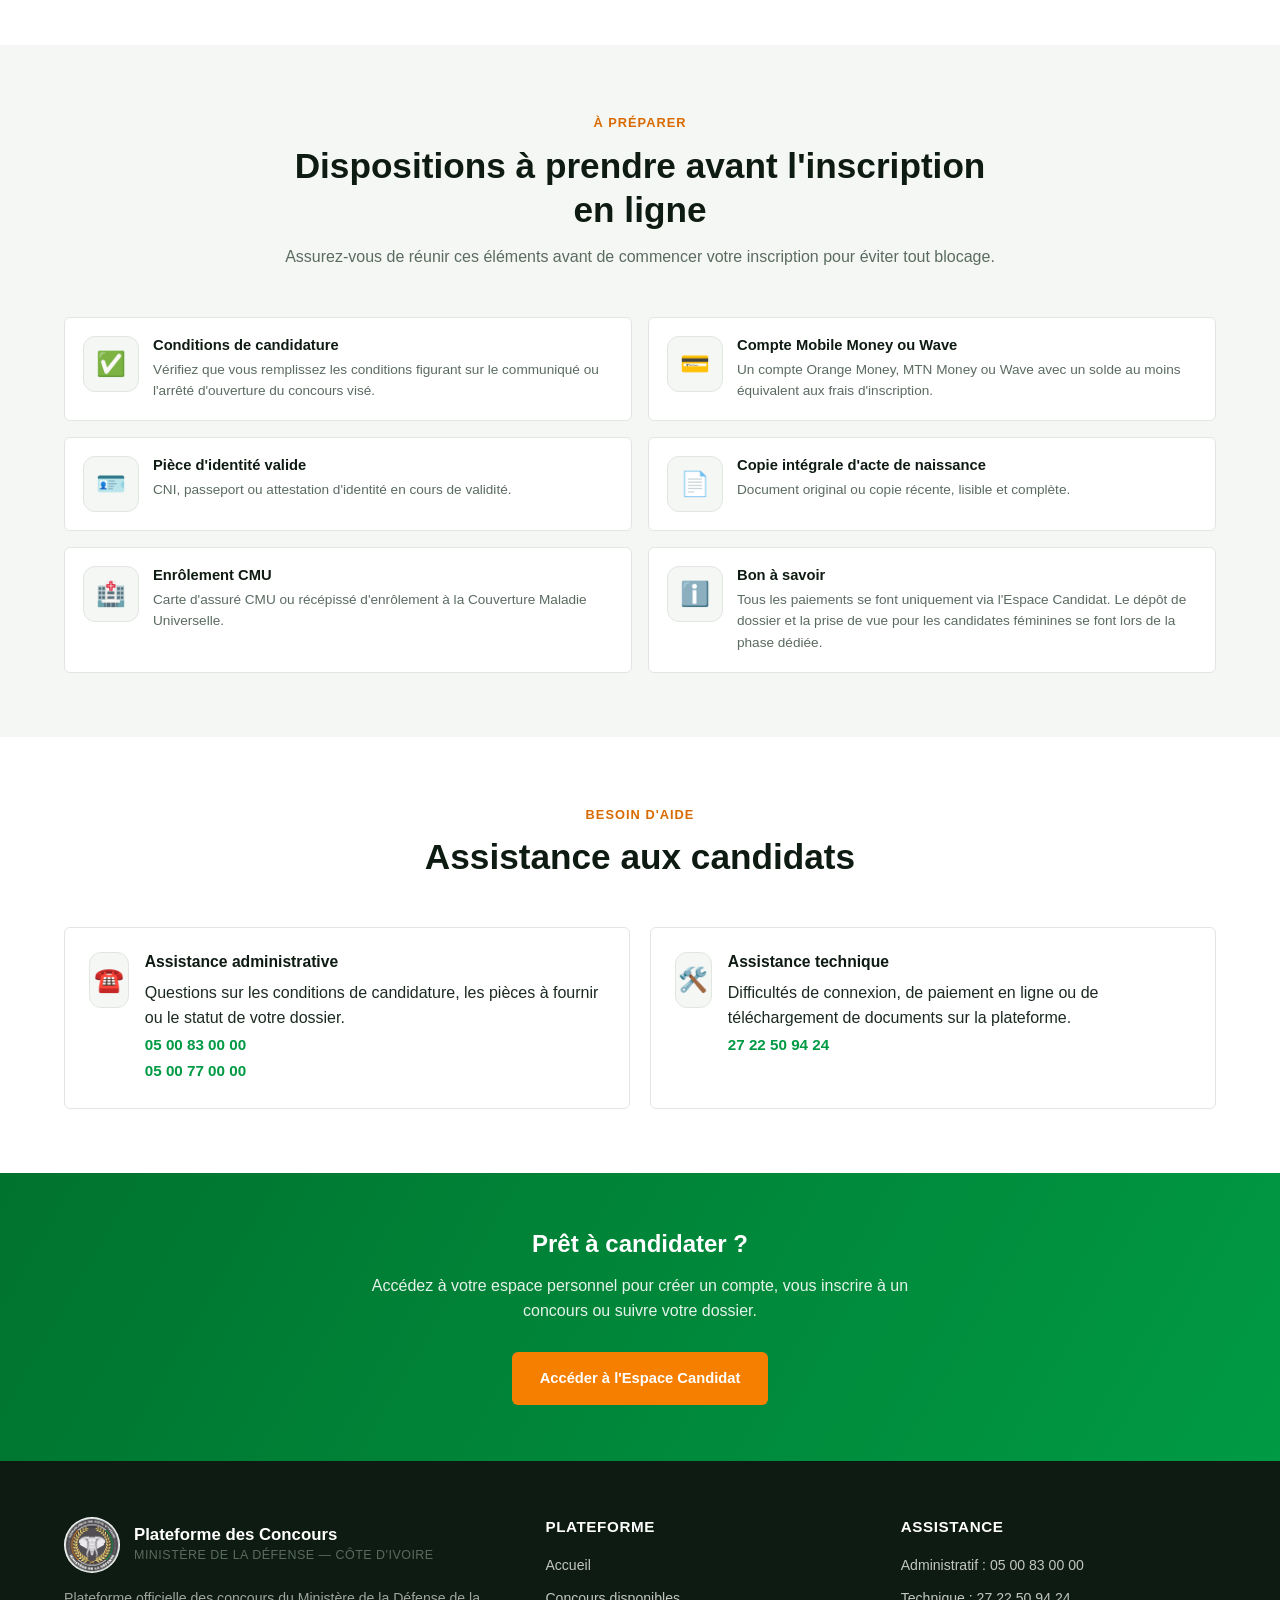
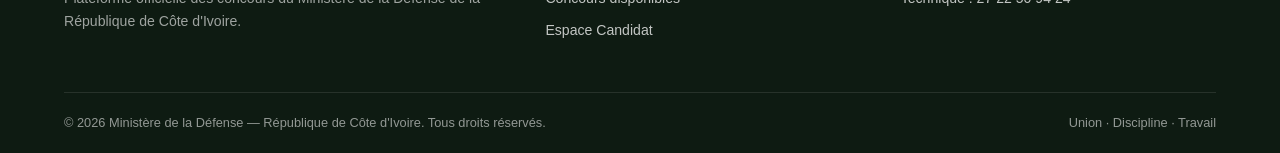
==== commit 19b750be: "Remplacer le site vitrine par la plateforme des concours Supprime les pages institutionnelles (accue" ====
--- a/index.html
+++ b/index.html
@@ -3,9 +3,10 @@
 <head>
   <meta charset="UTF-8">
   <meta name="viewport" content="width=device-width, initial-scale=1.0">
-  <title>Ministère de la Défense - République de Côte d'Ivoire</title>
-  <meta name="description" content="Site officiel du Ministère de la Défense de la République de Côte d'Ivoire.">
+  <title>Plateforme des Concours - Ministère de la Défense - Côte d'Ivoire</title>
+  <meta name="description" content="Plateforme officielle des concours du Ministère de la Défense de Côte d'Ivoire - Session 2026 : résultats, inscriptions et communiqués.">
   <link rel="stylesheet" href="css/style.css">
+  <link rel="stylesheet" href="css/concours.css">
   <link rel="icon" type="image/png" href="images/favicon.png">
 </head>
 <body>
@@ -14,8 +15,7 @@
     <div class="container">
       <span class="republic">République de Côte d'Ivoire — Union · Discipline · Travail</span>
       <div class="top-links">
-        <a href="contact.html">Nous contacter</a>
-        <a href="recrutement.html">Recrutement</a>
+        <a href="tel:+2250500830000">Assistance : 05 00 83 00 00</a>
       </div>
     </div>
   </div>
@@ -26,87 +26,132 @@
       <a href="index.html" class="brand">
         <img src="images/logo-ministere-defense.png" alt="Emblème du Ministère de la Défense de Côte d'Ivoire" class="brand-emblem">
         <div class="brand-text">
-          <div class="name-fr">Ministère de la Défense</div>
-          <div class="name-sub">République de Côte d'Ivoire</div>
+          <div class="name-fr">Plateforme des Concours</div>
+          <div class="name-sub">Ministère de la Défense — Côte d'Ivoire</div>
         </div>
       </a>
       <nav class="main-nav">
         <ul>
           <li><a href="index.html">Accueil</a></li>
-          <li><a href="ministre.html">Le Ministre</a></li>
-          <li><a href="organisation.html">Organisation</a></li>
-          <li><a href="forces-armees.html">Forces Armées</a></li>
-          <li><a href="actualites.html">Actualités</a></li>
-          <li><a href="recrutement.html">Recrutement</a></li>
-          <li><a href="contact.html">Contact</a></li>
+          <li><a href="concours-disponibles.html">Concours disponibles</a></li>
+          <li><a href="espace-candidat.html">Espace Candidat</a></li>
         </ul>
       </nav>
       <button class="nav-toggle" aria-label="Ouvrir le menu" aria-expanded="false">☰</button>
     </div>
   </header>
 
-  <section class="hero">
-    <div class="container">
-      <div>
-        <span class="hero-badge">Site officiel</span>
-        <h1>Servir la Nation, garantir la souveraineté et la sécurité de la Côte d'Ivoire</h1>
-        <p>Le Ministère de la Défense assure la protection du territoire national, la sauvegarde de l'intégrité de la République et la sécurité des populations, au service de la paix et du développement.</p>
-        <div class="hero-actions">
-          <a href="ministre.html" class="btn btn-primary">Découvrir le Ministère</a>
-          <a href="recrutement.html" class="btn btn-outline">Rejoindre les forces armées</a>
-        </div>
-      </div>
-      <div class="hero-card">
-        <h3>Le Ministère en chiffres</h3>
-        <div class="hero-stats">
-          <div>
-            <div class="stat-value">4</div>
-            <div class="stat-label">Composantes des forces armées</div>
-          </div>
-          <div>
-            <div class="stat-value">31</div>
-            <div class="stat-label">Régions couvertes</div>
-          </div>
-          <div>
-            <div class="stat-value">1961</div>
-            <div class="stat-label">Création des FACI</div>
-          </div>
-          <div>
-            <div class="stat-value">24/7</div>
-            <div class="stat-label">Veille sécuritaire</div>
-          </div>
-        </div>
-      </div>
-    </div>
-  </section>
+  <div class="platform-band">
+    <div class="container">
+      <span class="platform-name">📋 Plateforme officielle des concours du Ministère de la Défense</span>
+      <span class="session-tag">SESSION 2026</span>
+    </div>
+  </div>
+
+  <section class="hero-search">
+    <div class="container">
+      <span class="trust-badge">🛡️ Plateforme officielle — République de Côte d'Ivoire</span>
+      <h1 class="mt-24">Trouvez et suivez votre concours en toute simplicité</h1>
+      <p>Résultats, communiqués, inscriptions en ligne et suivi de candidature pour l'ensemble des concours du Ministère de la Défense.</p>
+      <form id="hero-search-form" class="search-box">
+        <input id="hero-search-input" type="text" placeholder="Rechercher un concours (ex: ENSOA, AFA, Gendarmerie...)">
+        <button type="submit">Rechercher</button>
+      </form>
+      <div class="hero-search-actions">
+        <a href="concours-disponibles.html" class="btn btn-primary">Voir tous les concours</a>
+        <a href="espace-candidat.html" class="btn btn-outline">Espace Candidat</a>
+      </div>
+    </div>
+  </section>
+
+  <div class="quick-stats">
+    <div class="container">
+      <div class="quick-stat">
+        <div class="stat-value">4</div>
+        <div class="stat-label">Concours ouverts ou en cours</div>
+      </div>
+      <div class="quick-stat">
+        <div class="stat-value">3</div>
+        <div class="stat-label">Résultats publiés récemment</div>
+      </div>
+      <div class="quick-stat">
+        <div class="stat-value">24/05</div>
+        <div class="stat-label">Prochaine échéance (ENSOA)</div>
+      </div>
+      <div class="quick-stat">
+        <div class="stat-value">24/7</div>
+        <div class="stat-label">Assistance technique</div>
+      </div>
+    </div>
+  </div>
 
   <section>
     <div class="container">
       <div class="section-header">
-        <span class="eyebrow">Nos missions</span>
-        <h2>Un engagement constant pour la sécurité nationale</h2>
-        <p>Le Ministère de la Défense pilote la politique de défense de l'État et coordonne l'action des Forces Armées de Côte d'Ivoire (FACI).</p>
-      </div>
-      <div class="grid grid-3">
-        <div class="card">
-          <div class="card-body">
-            <div class="icon-box">🛡️</div>
-            <h3>Défense du territoire</h3>
-            <p>Protéger l'intégrité territoriale et la souveraineté de la République de Côte d'Ivoire contre toute menace extérieure.</p>
-          </div>
-        </div>
-        <div class="card">
-          <div class="card-body">
-            <div class="icon-box">🕊️</div>
-            <h3>Paix et stabilité</h3>
-            <p>Contribuer au maintien de la paix, à la stabilité régionale et à la lutte contre le terrorisme et la criminalité transfrontalière.</p>
-          </div>
-        </div>
-        <div class="card">
-          <div class="card-body">
-            <div class="icon-box">🤝</div>
-            <h3>Appui aux populations</h3>
-            <p>Soutenir les populations lors de catastrophes naturelles et participer aux missions de développement et d'action civilo-militaire.</p>
+        <span class="eyebrow">Suivi en temps réel</span>
+        <h2>Alertes &amp; résultats</h2>
+        <p>Les publications les plus récentes concernant les concours en cours. Consultez le détail avant de vous présenter aux épreuves.</p>
+      </div>
+
+      <div class="alert-list">
+        <div class="alert-card urgent">
+          <div class="alert-card-head">
+            <span class="alert-badge resultat">Résultat</span>
+            <span class="alert-date">Publié le 24 juillet 2026</span>
+          </div>
+          <h3>Résultats visite médicale AFA — Session 2026</h3>
+          <p>Il est porté à la connaissance des candidats aux concours d'entrée à l'AFA que les résultats de la visite médicale sont disponibles.</p>
+          <span class="alert-toggle">Voir le détail ▼</span>
+          <div class="alert-details">
+            <p>Les candidats sont invités à consulter le résultat avec leur <strong>numéro concours</strong> et à imprimer leur convocation.</p>
+            <p><strong>Indication des salles de passage par jury :</strong></p>
+            <ul>
+              <li>Jury 1 : Salle 1, Bureau Concours à l'État-Major Général des Armées</li>
+              <li>Jury 2 : Salle 2, Bureau Concours à l'État-Major Général des Armées</li>
+              <li>Jury 3 : Salle 1, MINDEF/DTSI 2 au Ministère de la Défense</li>
+              <li>Jury 4 : Salle 2, MINDEF/DTSI 2 au Ministère de la Défense</li>
+              <li>Jury 5 : Salle Division Santé à l'État-Major Général des Armées</li>
+            </ul>
+            <a href="espace-candidat.html" class="card-link">Consulter mon résultat →</a>
+          </div>
+        </div>
+
+        <div class="alert-card urgent">
+          <div class="alert-card-head">
+            <span class="alert-badge resultat">Résultat</span>
+            <span class="alert-date">Publié le 15 juillet 2026</span>
+          </div>
+          <h3>Résultats admissibilité ENSOA — Session 2026</h3>
+          <p>Il est porté à la connaissance des candidats aux concours d'entrée à l'ENSOA que les résultats d'admissibilité sont disponibles.</p>
+          <span class="alert-toggle">Voir le détail ▼</span>
+          <div class="alert-details">
+            <p>Les candidats sont invités à consulter le résultat avec leur <strong>numéro d'inscription</strong> (ex : MD26-00001) et à procéder au paiement des frais de visite médicale.</p>
+            <p><strong>Informations relatives aux visites médicales :</strong></p>
+            <ul>
+              <li>Période : du 20 au 24 juillet 2026</li>
+              <li>Lieu : Hôpital Militaire d'Abidjan (HMA)</li>
+              <li>Heure de convocation : à partir de 06h00</li>
+            </ul>
+            <p><strong>Pour les candidats n'ayant pas satisfait aux exigences de la visite médicale approfondie :</strong></p>
+            <ul>
+              <li>Concours EMPT, AFA et ENSOA : se présenter au bureau du Sous-Directeur technique et clinique du HMA</li>
+              <li>Concours ESO GEND : contacter le service ORL du Centre de Santé Principal (CSP) d'Agban à compter du vendredi 17/07/2026</li>
+            </ul>
+            <a href="espace-candidat.html" class="card-link">Consulter mon résultat →</a>
+          </div>
+        </div>
+
+        <div class="alert-card info">
+          <div class="alert-card-head">
+            <span class="alert-badge resultat">Résultat</span>
+            <span class="alert-date">Publié le 8 juillet 2026</span>
+          </div>
+          <h3>Résultats visite médicale Gendarmerie — Session 2026</h3>
+          <p>Il est porté à la connaissance des candidats aux concours d'entrée dans les écoles de Gendarmerie que les résultats de la visite médicale sont disponibles.</p>
+          <span class="alert-toggle">Voir le détail ▼</span>
+          <div class="alert-details">
+            <p>Les candidats sont invités à consulter le résultat avec leur <strong>numéro concours</strong> et à imprimer leur fiche de rendez-vous pour le dépôt de dossier de candidature.</p>
+            <a href="espace-candidat.html" class="card-link">Consulter mon résultat →</a>
           </div>
         </div>
       </div>
@@ -116,45 +161,51 @@
   <section class="section-alt">
     <div class="container">
       <div class="section-header">
-        <span class="eyebrow">Composantes</span>
-        <h2>Les Forces Armées de Côte d'Ivoire</h2>
-        <p>Une armée organisée, moderne et professionnelle au service de la nation.</p>
-      </div>
-      <div class="grid grid-4">
-        <div class="card">
-          <div class="card-media">🌍</div>
-          <div class="card-body">
-            <div class="tag">Terre</div>
-            <h3>Armée de Terre</h3>
-            <p>Force principale de défense terrestre, présente sur l'ensemble du territoire national.</p>
-            <a href="forces-armees.html" class="card-link">En savoir plus →</a>
-          </div>
-        </div>
-        <div class="card">
-          <div class="card-media">✈️</div>
-          <div class="card-body">
-            <div class="tag">Air</div>
-            <h3>Armée de l'Air</h3>
-            <p>Garante de la souveraineté de l'espace aérien ivoirien.</p>
-            <a href="forces-armees.html" class="card-link">En savoir plus →</a>
-          </div>
-        </div>
-        <div class="card">
-          <div class="card-media">⚓</div>
-          <div class="card-body">
-            <div class="tag">Mer</div>
-            <h3>Marine Nationale</h3>
-            <p>Surveillance et protection des eaux territoriales et du littoral ivoirien.</p>
-            <a href="forces-armees.html" class="card-link">En savoir plus →</a>
-          </div>
-        </div>
-        <div class="card">
-          <div class="card-media">🚔</div>
-          <div class="card-body">
-            <div class="tag">Sécurité</div>
-            <h3>Gendarmerie Nationale</h3>
-            <p>Force de sécurité à statut militaire assurant l'ordre public sur tout le territoire.</p>
-            <a href="forces-armees.html" class="card-link">En savoir plus →</a>
+        <span class="eyebrow">À préparer</span>
+        <h2>Dispositions à prendre avant l'inscription en ligne</h2>
+        <p>Assurez-vous de réunir ces éléments avant de commencer votre inscription pour éviter tout blocage.</p>
+      </div>
+      <div class="prereq-grid">
+        <div class="prereq-item">
+          <div class="icon-box">✅</div>
+          <div>
+            <h4>Conditions de candidature</h4>
+            <p>Vérifiez que vous remplissez les conditions figurant sur le communiqué ou l'arrêté d'ouverture du concours visé.</p>
+          </div>
+        </div>
+        <div class="prereq-item">
+          <div class="icon-box">💳</div>
+          <div>
+            <h4>Compte Mobile Money ou Wave</h4>
+            <p>Un compte Orange Money, MTN Money ou Wave avec un solde au moins équivalent aux frais d'inscription.</p>
+          </div>
+        </div>
+        <div class="prereq-item">
+          <div class="icon-box">🪪</div>
+          <div>
+            <h4>Pièce d'identité valide</h4>
+            <p>CNI, passeport ou attestation d'identité en cours de validité.</p>
+          </div>
+        </div>
+        <div class="prereq-item">
+          <div class="icon-box">📄</div>
+          <div>
+            <h4>Copie intégrale d'acte de naissance</h4>
+            <p>Document original ou copie récente, lisible et complète.</p>
+          </div>
+        </div>
+        <div class="prereq-item">
+          <div class="icon-box">🏥</div>
+          <div>
+            <h4>Enrôlement CMU</h4>
+            <p>Carte d'assuré CMU ou récépissé d'enrôlement à la Couverture Maladie Universelle.</p>
+          </div>
+        </div>
+        <div class="prereq-item">
+          <div class="icon-box">ℹ️</div>
+          <div>
+            <h4>Bon à savoir</h4>
+            <p>Tous les paiements se font uniquement via l'Espace Candidat. Le dépôt de dossier et la prise de vue pour les candidates féminines se font lors de la phase dédiée.</p>
           </div>
         </div>
       </div>
@@ -164,97 +215,65 @@
   <section>
     <div class="container">
       <div class="section-header">
-        <span class="eyebrow">Actualités</span>
-        <h2>Dernières actualités du Ministère</h2>
-        <p>Suivez les communiqués, cérémonies et activités des forces armées.</p>
-      </div>
-      <div class="grid grid-3">
-        <div class="card">
-          <div class="card-media">📰</div>
-          <div class="card-body">
-            <div class="tag">Communiqué</div>
-            <div class="news-date">12 juillet 2026</div>
-            <h3>Cérémonie de célébration du 66e anniversaire des FACI</h3>
-            <p>Le Ministère organise une cérémonie officielle en présence des autorités nationales et du corps diplomatique.</p>
-            <a href="actualites.html" class="card-link">Lire la suite →</a>
-          </div>
-        </div>
-        <div class="card">
-          <div class="card-media">🎓</div>
-          <div class="card-body">
-            <div class="tag">Formation</div>
-            <div class="news-date">28 juin 2026</div>
-            <h3>Lancement d'une nouvelle session de formation des officiers</h3>
-            <p>Une nouvelle promotion d'officiers entame son cycle de formation à l'Académie Militaire.</p>
-            <a href="actualites.html" class="card-link">Lire la suite →</a>
-          </div>
-        </div>
-        <div class="card">
-          <div class="card-media">🤝</div>
-          <div class="card-body">
-            <div class="tag">Coopération</div>
-            <div class="news-date">15 juin 2026</div>
-            <h3>Renforcement de la coopération militaire régionale</h3>
-            <p>Rencontre bilatérale sur la sécurité et la lutte contre le terrorisme dans la sous-région.</p>
-            <a href="actualites.html" class="card-link">Lire la suite →</a>
-          </div>
-        </div>
-      </div>
-      <div class="text-center mt-40">
-        <a href="actualites.html" class="btn btn-green">Toutes les actualités</a>
+        <span class="eyebrow">Besoin d'aide</span>
+        <h2>Assistance aux candidats</h2>
+      </div>
+      <div class="assist-grid">
+        <div class="assist-card">
+          <div class="icon-box">☎️</div>
+          <div>
+            <h4>Assistance administrative</h4>
+            <p>Questions sur les conditions de candidature, les pièces à fournir ou le statut de votre dossier.</p>
+            <a href="tel:+2250500830000">05 00 83 00 00</a>
+            <a href="tel:+2250500770000">05 00 77 00 00</a>
+          </div>
+        </div>
+        <div class="assist-card">
+          <div class="icon-box">🛠️</div>
+          <div>
+            <h4>Assistance technique</h4>
+            <p>Difficultés de connexion, de paiement en ligne ou de téléchargement de documents sur la plateforme.</p>
+            <a href="tel:+2252722509424">27 22 50 94 24</a>
+          </div>
+        </div>
       </div>
     </div>
   </section>
 
   <section class="cta-band">
     <div class="container">
-      <h2>Servir sous le drapeau ivoirien</h2>
-      <p>Vous souhaitez intégrer les Forces Armées de Côte d'Ivoire ? Découvrez les conditions et les démarches de recrutement.</p>
-      <a href="recrutement.html" class="btn btn-primary">Voir les conditions de recrutement</a>
+      <h2>Prêt à candidater ?</h2>
+      <p>Accédez à votre espace personnel pour créer un compte, vous inscrire à un concours ou suivre votre dossier.</p>
+      <a href="espace-candidat.html" class="btn btn-primary">Accéder à l'Espace Candidat</a>
     </div>
   </section>
 
   <footer class="site-footer">
     <div class="container">
-      <div class="footer-grid">
+      <div class="footer-grid" style="grid-template-columns: 1.4fr 1fr 1fr;">
         <div class="footer-brand">
           <div class="footer-brand-header">
             <img src="images/logo-ministere-defense.png" alt="Emblème du Ministère de la Défense de Côte d'Ivoire" class="footer-emblem">
             <div class="brand-text">
-              <div class="name-fr" style="color:#fff;">Ministère de la Défense</div>
-              <div class="name-sub">République de Côte d'Ivoire</div>
+              <div class="name-fr" style="color:#fff;">Plateforme des Concours</div>
+              <div class="name-sub">Ministère de la Défense — Côte d'Ivoire</div>
             </div>
           </div>
-          <p>Institution en charge de la politique de défense et de la sécurité nationale de la République de Côte d'Ivoire.</p>
-          <div class="social-links mt-24">
-            <a href="#" aria-label="Facebook">f</a>
-            <a href="#" aria-label="Twitter">x</a>
-            <a href="#" aria-label="YouTube">▶</a>
-          </div>
+          <p>Plateforme officielle des concours du Ministère de la Défense de la République de Côte d'Ivoire.</p>
         </div>
         <div>
-          <h4>Navigation</h4>
+          <h4>Plateforme</h4>
           <ul>
-            <li><a href="ministre.html">Le Ministre</a></li>
-            <li><a href="organisation.html">Organisation</a></li>
-            <li><a href="forces-armees.html">Forces Armées</a></li>
-            <li><a href="actualites.html">Actualités</a></li>
+            <li><a href="index.html">Accueil</a></li>
+            <li><a href="concours-disponibles.html">Concours disponibles</a></li>
+            <li><a href="espace-candidat.html">Espace Candidat</a></li>
           </ul>
         </div>
         <div>
-          <h4>Services</h4>
+          <h4>Assistance</h4>
           <ul>
-            <li><a href="recrutement.html">Recrutement</a></li>
-            <li><a href="contact.html">Contact</a></li>
-            <li><a href="contact.html">Nous écrire</a></li>
-          </ul>
-        </div>
-        <div>
-          <h4>Contact</h4>
-          <ul>
-            <li>Plateau, Abidjan, Côte d'Ivoire</li>
-            <li>contact@defense.gouv.ci</li>
-            <li>+225 27 20 00 00 00</li>
+            <li>Administratif : 05 00 83 00 00</li>
+            <li>Technique : 27 22 50 94 24</li>
           </ul>
         </div>
       </div>
@@ -266,5 +285,6 @@
   </footer>
 
   <script src="js/main.js"></script>
+  <script src="js/concours.js"></script>
 </body>
 </html>
--- a/css/concours.css
+++ b/css/concours.css
@@ -0,0 +1,724 @@
+/* ============================================
+   Plateforme des Concours - Ministère de la Défense
+   Feuille de style complémentaire (réutilise les
+   variables et composants définis dans style.css)
+   ============================================ */
+
+/* ---------- Sous-bandeau plateforme ---------- */
+.platform-band {
+  background: var(--color-navy);
+  color: rgba(255, 255, 255, 0.9);
+  padding: 10px 0;
+  font-size: 0.85rem;
+}
+
+.platform-band .container {
+  display: flex;
+  align-items: center;
+  justify-content: space-between;
+  flex-wrap: wrap;
+  gap: 8px;
+}
+
+.platform-band .platform-name {
+  font-weight: 700;
+}
+
+.platform-band .session-tag {
+  background: var(--color-orange);
+  color: var(--color-white);
+  padding: 2px 12px;
+  border-radius: 999px;
+  font-weight: 700;
+  font-size: 0.75rem;
+  letter-spacing: 0.04em;
+}
+
+/* ---------- Hero recherche ---------- */
+.hero-search {
+  background: linear-gradient(120deg, var(--color-dark) 0%, var(--color-navy) 55%, var(--color-green-dark) 100%);
+  color: var(--color-white);
+  padding: 64px 0 56px;
+  text-align: center;
+}
+
+.hero-search h1 {
+  color: var(--color-white);
+  font-size: clamp(1.8rem, 3.4vw, 2.6rem);
+  margin-bottom: 14px;
+}
+
+.hero-search p {
+  color: rgba(255, 255, 255, 0.85);
+  max-width: 620px;
+  margin: 0 auto 32px;
+}
+
+.search-box {
+  max-width: 640px;
+  margin: 0 auto;
+  display: flex;
+  background: var(--color-white);
+  border-radius: 999px;
+  padding: 6px;
+  box-shadow: var(--shadow-md);
+  gap: 6px;
+}
+
+.search-box input {
+  flex: 1;
+  border: none;
+  outline: none;
+  padding: 12px 20px;
+  font-size: 0.95rem;
+  border-radius: 999px;
+  font-family: inherit;
+}
+
+.search-box button {
+  border: none;
+  background: var(--color-orange);
+  color: var(--color-white);
+  font-weight: 700;
+  padding: 12px 26px;
+  border-radius: 999px;
+  cursor: pointer;
+  transition: background 0.2s;
+}
+
+.search-box button:hover {
+  background: var(--color-orange-dark);
+}
+
+.hero-search-actions {
+  margin-top: 24px;
+  display: flex;
+  gap: 14px;
+  justify-content: center;
+  flex-wrap: wrap;
+}
+
+/* ---------- Bandeau statistiques rapides ---------- */
+.quick-stats {
+  background: var(--color-white);
+  border-bottom: 1px solid var(--color-border);
+}
+
+.quick-stats .container {
+  display: grid;
+  grid-template-columns: repeat(4, 1fr);
+  gap: 24px;
+  padding-top: 28px;
+  padding-bottom: 28px;
+}
+
+.quick-stat {
+  text-align: center;
+  border-right: 1px solid var(--color-border);
+}
+
+.quick-stat:last-child {
+  border-right: none;
+}
+
+.quick-stat .stat-value {
+  font-size: 1.8rem;
+  font-weight: 800;
+  color: var(--color-green);
+}
+
+.quick-stat .stat-label {
+  font-size: 0.8rem;
+  color: var(--color-text-light);
+  margin-top: 4px;
+}
+
+/* ---------- Alertes / Annonces ---------- */
+.alert-list {
+  display: flex;
+  flex-direction: column;
+  gap: 20px;
+}
+
+.alert-card {
+  border: 1px solid var(--color-border);
+  border-left: 5px solid var(--color-green);
+  border-radius: var(--radius);
+  padding: 24px 28px;
+  background: var(--color-white);
+  box-shadow: var(--shadow-sm);
+}
+
+.alert-card.urgent {
+  border-left-color: var(--color-orange);
+  background: #FFF8F0;
+}
+
+.alert-card.info {
+  border-left-color: var(--color-green);
+}
+
+.alert-card-head {
+  display: flex;
+  align-items: center;
+  justify-content: space-between;
+  gap: 12px;
+  margin-bottom: 10px;
+  flex-wrap: wrap;
+}
+
+.alert-badge {
+  display: inline-flex;
+  align-items: center;
+  gap: 6px;
+  font-size: 0.72rem;
+  font-weight: 800;
+  text-transform: uppercase;
+  letter-spacing: 0.05em;
+  padding: 4px 12px;
+  border-radius: 999px;
+}
+
+.alert-badge.resultat {
+  background: #FFEBD6;
+  color: var(--color-orange-dark);
+}
+
+.alert-badge.communique {
+  background: #E4F5FF;
+  color: #1568A8;
+}
+
+.alert-badge.info-badge {
+  background: #E7F6EC;
+  color: var(--color-green-dark);
+}
+
+.alert-date {
+  font-size: 0.8rem;
+  color: var(--color-text-light);
+}
+
+.alert-card h3 {
+  font-size: 1.1rem;
+  margin-bottom: 10px;
+}
+
+.alert-card p {
+  color: var(--color-text-light);
+  font-size: 0.92rem;
+  margin-bottom: 8px;
+}
+
+.alert-card ul {
+  margin: 10px 0;
+  padding-left: 0;
+}
+
+.alert-card ul li {
+  font-size: 0.9rem;
+  color: var(--color-text);
+  padding: 4px 0 4px 22px;
+  position: relative;
+}
+
+.alert-card ul li::before {
+  content: "▸";
+  position: absolute;
+  left: 0;
+  color: var(--color-orange);
+  font-weight: 800;
+}
+
+.alert-card .alert-toggle {
+  font-size: 0.85rem;
+  font-weight: 700;
+  color: var(--color-green);
+  cursor: pointer;
+  display: inline-block;
+  margin-top: 6px;
+}
+
+.alert-card .alert-details {
+  display: none;
+  margin-top: 14px;
+  padding-top: 14px;
+  border-top: 1px dashed var(--color-border);
+}
+
+.alert-card .alert-details.open {
+  display: block;
+}
+
+/* ---------- Filtres concours ---------- */
+.concours-toolbar {
+  display: flex;
+  gap: 14px;
+  flex-wrap: wrap;
+  align-items: center;
+  justify-content: space-between;
+  margin-bottom: 32px;
+  background: var(--color-bg-alt);
+  padding: 18px 22px;
+  border-radius: var(--radius);
+}
+
+.concours-search {
+  flex: 1;
+  min-width: 220px;
+  display: flex;
+  align-items: center;
+  gap: 8px;
+  background: var(--color-white);
+  border: 1px solid var(--color-border);
+  border-radius: var(--radius);
+  padding: 10px 14px;
+}
+
+.concours-search input {
+  border: none;
+  outline: none;
+  flex: 1;
+  font-family: inherit;
+  font-size: 0.9rem;
+}
+
+.concours-filters {
+  display: flex;
+  gap: 8px;
+  flex-wrap: wrap;
+}
+
+.chip-filter {
+  padding: 8px 16px;
+  border-radius: 999px;
+  border: 1px solid var(--color-border);
+  background: var(--color-white);
+  font-size: 0.82rem;
+  font-weight: 600;
+  cursor: pointer;
+  transition: all 0.2s;
+}
+
+.chip-filter:hover {
+  border-color: var(--color-green);
+}
+
+.chip-filter.active {
+  background: var(--color-green);
+  border-color: var(--color-green);
+  color: var(--color-white);
+}
+
+/* ---------- Groupes de concours ---------- */
+.corps-group {
+  margin-bottom: 44px;
+}
+
+.corps-group-header {
+  display: flex;
+  align-items: center;
+  gap: 14px;
+  margin-bottom: 18px;
+}
+
+.corps-icon {
+  width: 44px;
+  height: 44px;
+  border-radius: 10px;
+  background: var(--color-dark);
+  color: var(--color-white);
+  display: flex;
+  align-items: center;
+  justify-content: center;
+  font-size: 1.3rem;
+  flex-shrink: 0;
+}
+
+.corps-group-header h3 {
+  font-size: 1.15rem;
+}
+
+.corps-group-header .corps-count {
+  font-size: 0.8rem;
+  color: var(--color-text-light);
+}
+
+.concours-card-list {
+  display: flex;
+  flex-direction: column;
+  gap: 14px;
+}
+
+.concours-card {
+  display: flex;
+  align-items: center;
+  justify-content: space-between;
+  gap: 20px;
+  background: var(--color-white);
+  border: 1px solid var(--color-border);
+  border-radius: var(--radius);
+  padding: 18px 22px;
+  flex-wrap: wrap;
+  transition: box-shadow 0.2s, transform 0.2s;
+}
+
+.concours-card:hover {
+  box-shadow: var(--shadow-md);
+  transform: translateY(-2px);
+}
+
+.concours-card-main h4 {
+  font-size: 1rem;
+  margin-bottom: 6px;
+  color: var(--color-dark);
+}
+
+.concours-card-meta {
+  display: flex;
+  gap: 16px;
+  flex-wrap: wrap;
+  font-size: 0.85rem;
+  color: var(--color-text-light);
+}
+
+.concours-card-meta strong {
+  color: var(--color-text);
+}
+
+.concours-card-actions {
+  display: flex;
+  align-items: center;
+  gap: 12px;
+  flex-shrink: 0;
+}
+
+.status-badge {
+  font-size: 0.72rem;
+  font-weight: 800;
+  text-transform: uppercase;
+  letter-spacing: 0.04em;
+  padding: 5px 12px;
+  border-radius: 999px;
+  white-space: nowrap;
+}
+
+.status-badge.open {
+  background: #E7F6EC;
+  color: var(--color-green-dark);
+}
+
+.status-badge.closed {
+  background: #F0F0F0;
+  color: var(--color-text-light);
+}
+
+.status-badge.closing-soon {
+  background: #FFEBD6;
+  color: var(--color-orange-dark);
+}
+
+.empty-state {
+  text-align: center;
+  padding: 40px 20px;
+  color: var(--color-text-light);
+  font-size: 0.9rem;
+  background: var(--color-bg-alt);
+  border-radius: var(--radius);
+  border: 1px dashed var(--color-border);
+}
+
+/* ---------- Espace candidat ---------- */
+.candidate-panels {
+  display: grid;
+  grid-template-columns: 1fr 1fr;
+  gap: 28px;
+}
+
+.candidate-panel {
+  border-radius: var(--radius);
+  padding: 32px;
+  border: 1px solid var(--color-border);
+  background: var(--color-white);
+  box-shadow: var(--shadow-sm);
+  display: flex;
+  flex-direction: column;
+}
+
+.candidate-panel.highlight {
+  background: linear-gradient(160deg, var(--color-dark), var(--color-navy));
+  color: var(--color-white);
+  border: none;
+}
+
+.candidate-panel.highlight h3,
+.candidate-panel.highlight .panel-status {
+  color: var(--color-white);
+}
+
+.candidate-panel .icon-box {
+  background: rgba(255,255,255,0.08);
+}
+
+.candidate-panel.highlight .icon-box {
+  border-color: rgba(255,255,255,0.2);
+}
+
+.candidate-panel:not(.highlight) p {
+  color: var(--color-text-light);
+}
+
+.candidate-panel.highlight p {
+  color: rgba(255,255,255,0.8);
+}
+
+.panel-status {
+  display: inline-flex;
+  align-items: center;
+  gap: 8px;
+  font-size: 0.8rem;
+  font-weight: 700;
+  padding: 6px 14px;
+  border-radius: 999px;
+  background: rgba(255,255,255,0.1);
+  margin-bottom: 18px;
+  align-self: flex-start;
+}
+
+.candidate-panel:not(.highlight) .panel-status {
+  background: #E7F6EC;
+  color: var(--color-green-dark);
+}
+
+.candidate-panel ul {
+  margin: 18px 0 24px;
+  flex: 1;
+}
+
+.candidate-panel ul li {
+  padding: 6px 0 6px 24px;
+  position: relative;
+  font-size: 0.92rem;
+}
+
+.candidate-panel ul li::before {
+  content: "✓";
+  position: absolute;
+  left: 0;
+  font-weight: 800;
+  color: var(--color-orange);
+}
+
+.candidate-panel.highlight ul li::before {
+  color: var(--color-orange);
+}
+
+/* ---------- Prérequis / checklist card ---------- */
+.prereq-grid {
+  display: grid;
+  grid-template-columns: repeat(2, 1fr);
+  gap: 16px;
+}
+
+.prereq-item {
+  display: flex;
+  gap: 14px;
+  align-items: flex-start;
+  background: var(--color-white);
+  border: 1px solid var(--color-border);
+  border-radius: var(--radius);
+  padding: 18px;
+}
+
+.prereq-item .icon-box {
+  margin-bottom: 0;
+  flex-shrink: 0;
+}
+
+.prereq-item h4 {
+  font-size: 0.92rem;
+  margin-bottom: 4px;
+}
+
+.prereq-item p {
+  font-size: 0.85rem;
+  color: var(--color-text-light);
+}
+
+/* ---------- Assistance ---------- */
+.assist-grid {
+  display: grid;
+  grid-template-columns: repeat(2, 1fr);
+  gap: 20px;
+}
+
+.assist-card {
+  background: var(--color-white);
+  border: 1px solid var(--color-border);
+  border-radius: var(--radius);
+  padding: 24px;
+  display: flex;
+  gap: 16px;
+  align-items: flex-start;
+}
+
+.assist-card h4 {
+  font-size: 0.98rem;
+  margin-bottom: 8px;
+}
+
+.assist-card a {
+  display: block;
+  font-weight: 700;
+  color: var(--color-green);
+  font-size: 0.95rem;
+  margin-top: 2px;
+}
+
+.assist-card a:hover {
+  color: var(--color-green-dark);
+}
+
+/* ---------- FAQ Accordion ---------- */
+.faq-list {
+  max-width: 780px;
+  margin: 0 auto;
+}
+
+.faq-item {
+  border-bottom: 1px solid var(--color-border);
+}
+
+.faq-question {
+  width: 100%;
+  text-align: left;
+  background: none;
+  border: none;
+  padding: 20px 4px;
+  font-size: 0.98rem;
+  font-weight: 700;
+  color: var(--color-dark);
+  cursor: pointer;
+  display: flex;
+  align-items: center;
+  justify-content: space-between;
+  gap: 12px;
+  font-family: inherit;
+}
+
+.faq-question .faq-icon {
+  color: var(--color-green);
+  font-size: 1.2rem;
+  transition: transform 0.2s;
+  flex-shrink: 0;
+}
+
+.faq-item.open .faq-icon {
+  transform: rotate(45deg);
+}
+
+.faq-answer {
+  display: none;
+  padding: 0 4px 20px;
+  color: var(--color-text-light);
+  font-size: 0.92rem;
+}
+
+.faq-item.open .faq-answer {
+  display: block;
+}
+
+/* ---------- Auth tabs (mockup connexion/inscription) ---------- */
+.auth-tabs {
+  display: flex;
+  border-bottom: 2px solid var(--color-border);
+  margin-bottom: 26px;
+}
+
+.auth-tab {
+  flex: 1;
+  text-align: center;
+  padding: 14px;
+  font-weight: 700;
+  font-size: 0.92rem;
+  color: var(--color-text-light);
+  cursor: pointer;
+  border-bottom: 3px solid transparent;
+  margin-bottom: -2px;
+  background: none;
+  border-top: none;
+  border-left: none;
+  border-right: none;
+  font-family: inherit;
+}
+
+.auth-tab.active {
+  color: var(--color-green);
+  border-bottom-color: var(--color-green);
+}
+
+.auth-panel {
+  display: none;
+}
+
+.auth-panel.active {
+  display: block;
+}
+
+/* ---------- Trust badge ---------- */
+.trust-badge {
+  display: inline-flex;
+  align-items: center;
+  gap: 8px;
+  background: #E7F6EC;
+  color: var(--color-green-dark);
+  padding: 8px 16px;
+  border-radius: 999px;
+  font-size: 0.8rem;
+  font-weight: 700;
+}
+
+/* ---------- Responsive ---------- */
+@media (max-width: 960px) {
+  .quick-stats .container {
+    grid-template-columns: repeat(2, 1fr);
+    row-gap: 20px;
+  }
+  .quick-stat:nth-child(2) {
+    border-right: none;
+  }
+  .candidate-panels {
+    grid-template-columns: 1fr;
+  }
+  .prereq-grid {
+    grid-template-columns: 1fr;
+  }
+  .assist-grid {
+    grid-template-columns: 1fr;
+  }
+}
+
+@media (max-width: 720px) {
+  .search-box {
+    flex-direction: column;
+    border-radius: var(--radius);
+  }
+  .search-box button {
+    border-radius: var(--radius);
+  }
+  .quick-stats .container {
+    grid-template-columns: 1fr 1fr;
+  }
+  .concours-toolbar {
+    flex-direction: column;
+    align-items: stretch;
+  }
+  .concours-card {
+    flex-direction: column;
+    align-items: flex-start;
+  }
+  .concours-card-actions {
+    width: 100%;
+    justify-content: space-between;
+  }
+}
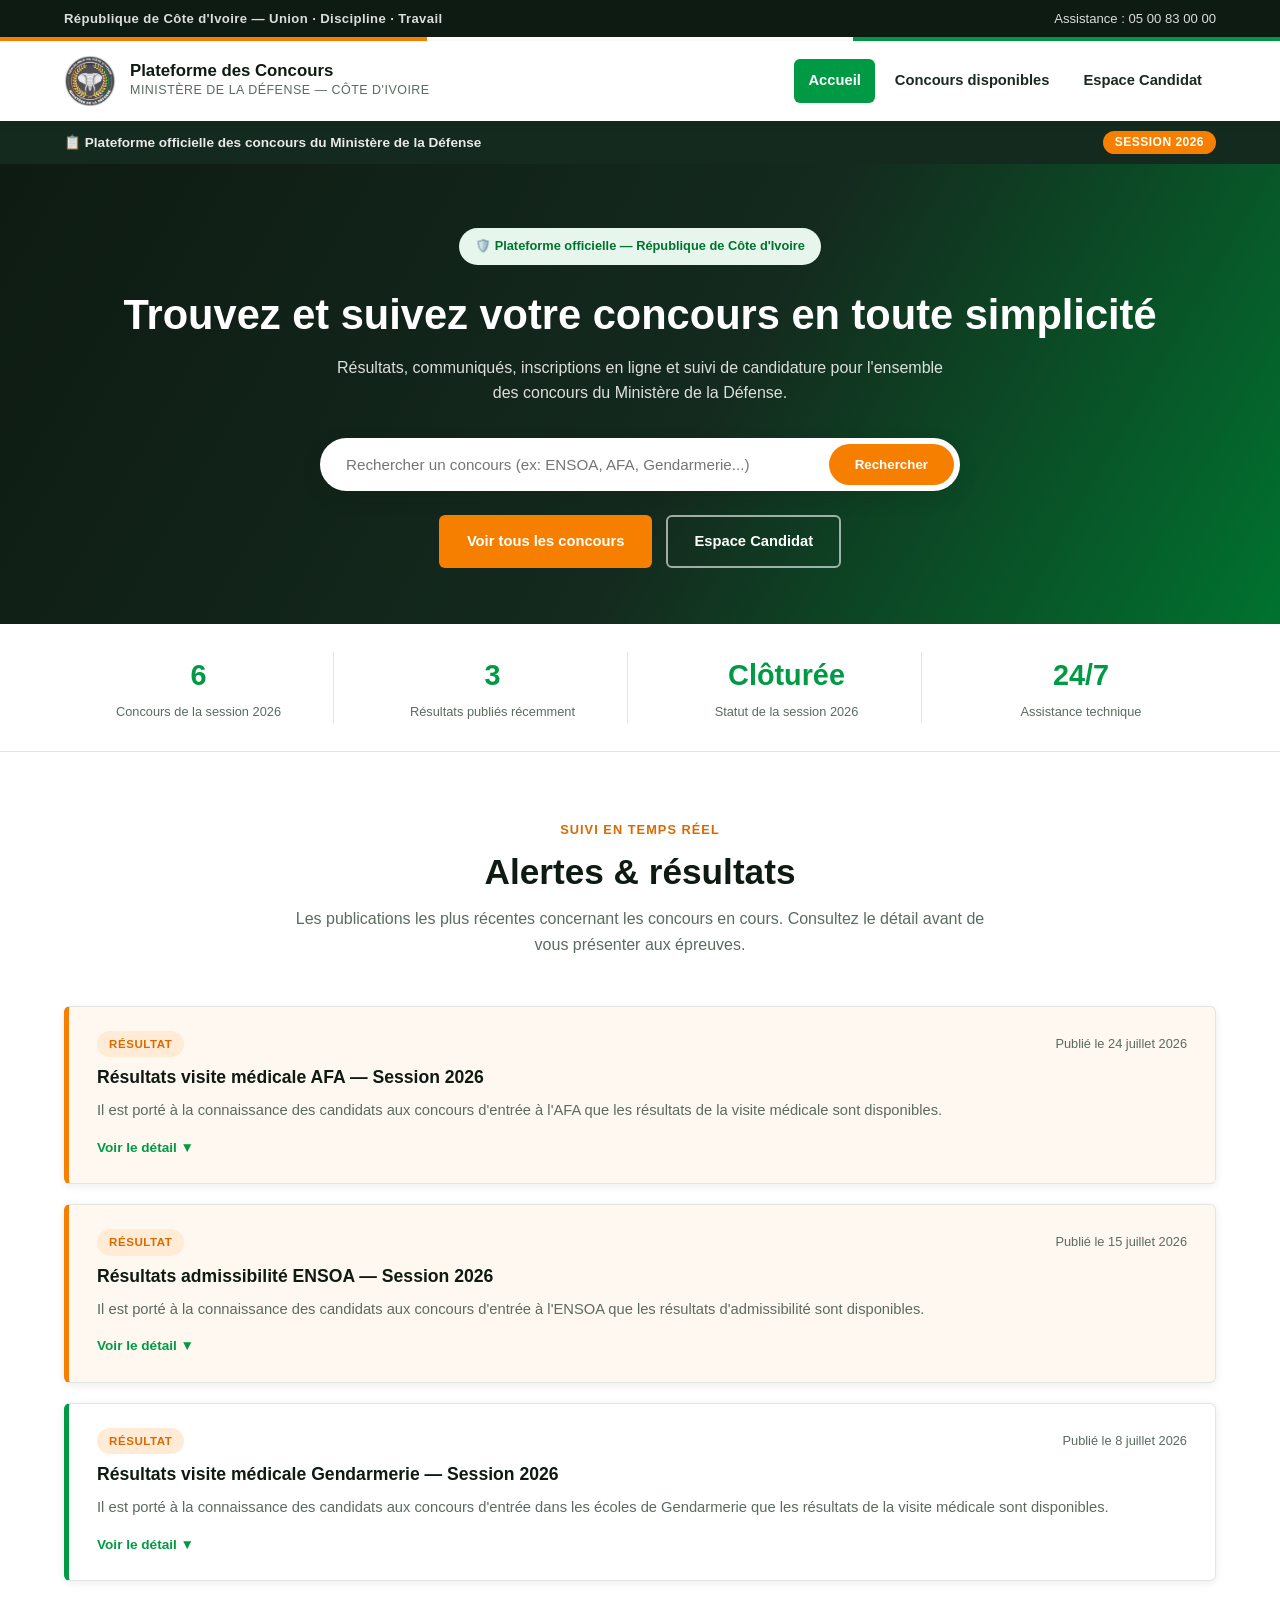
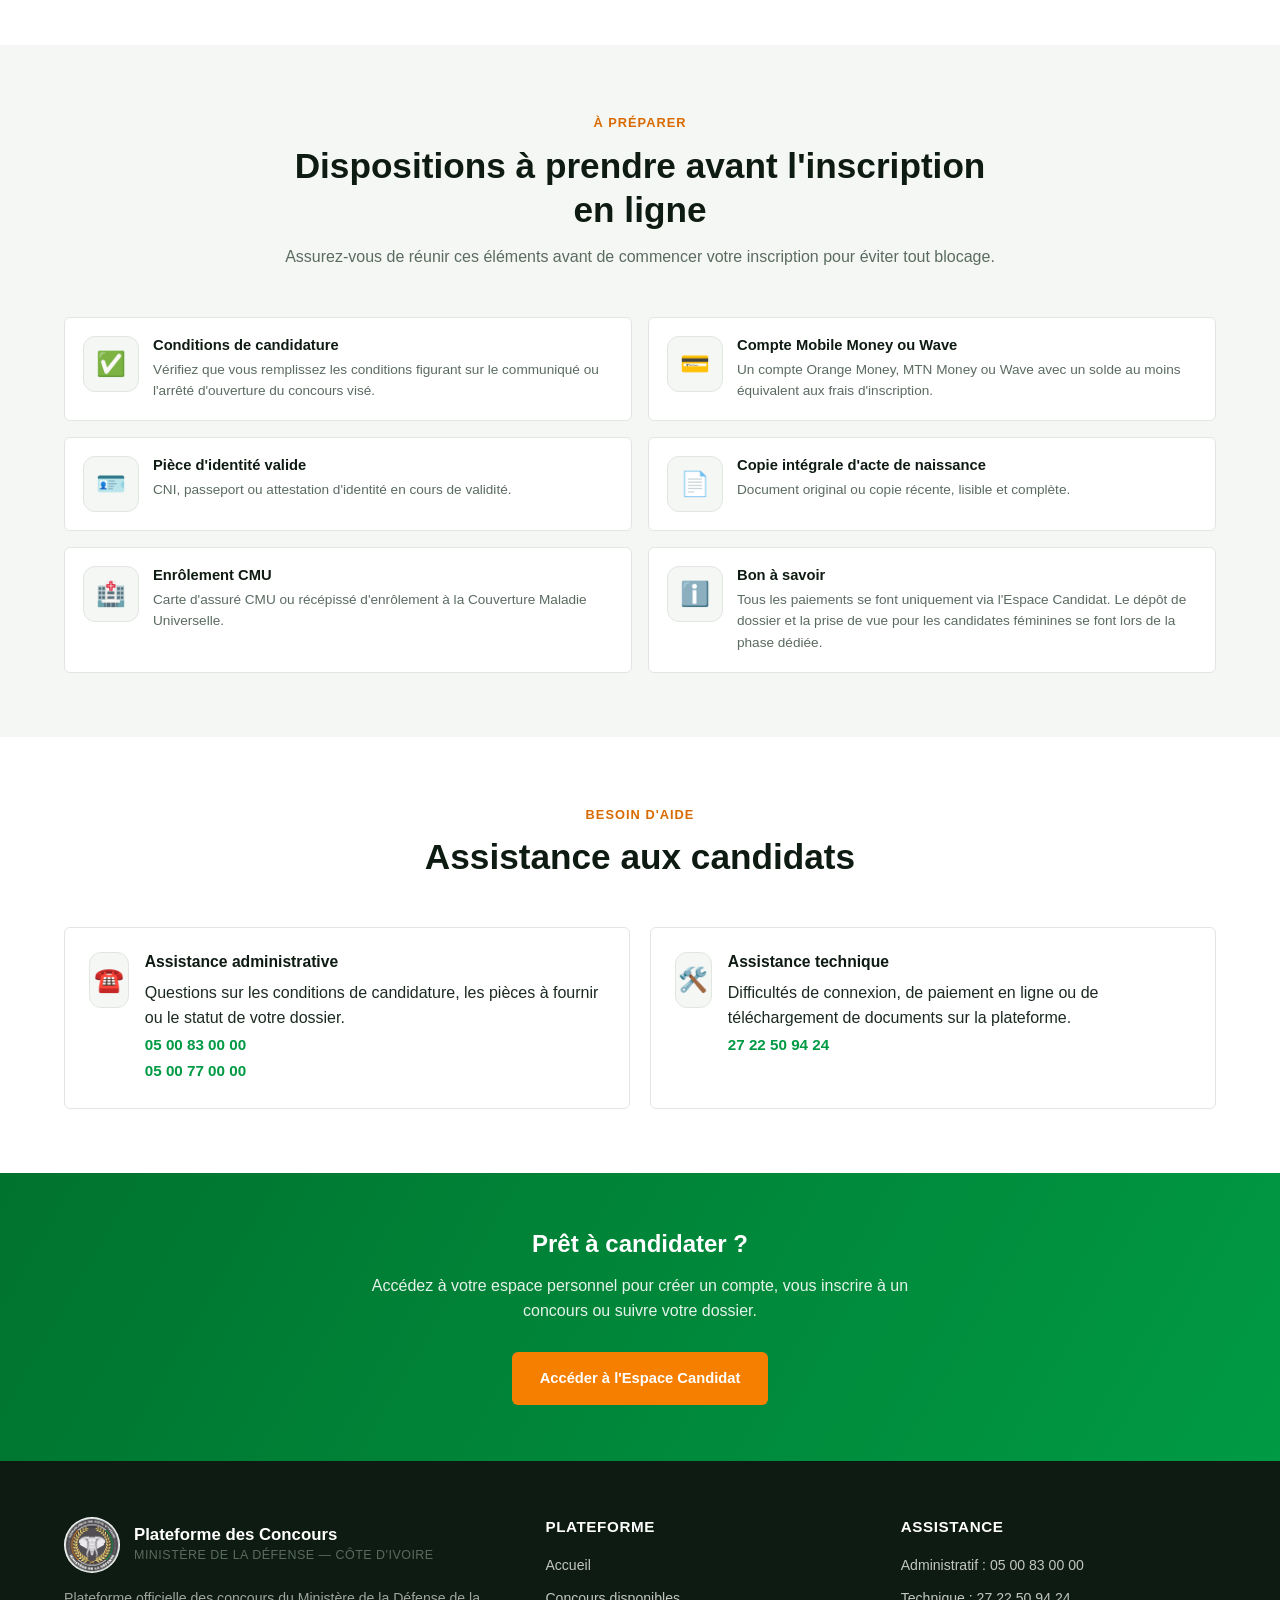
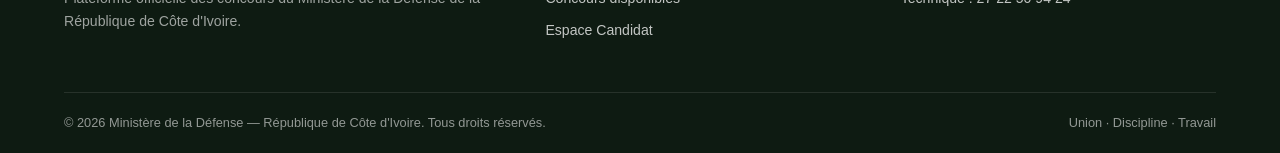
==== commit 9094a0a9: "Ajouter le concours EMPT et ajuster les statistiques d'accueil Complète la liste officielle des conc" ====
--- a/index.html
+++ b/index.html
@@ -67,16 +67,16 @@
   <div class="quick-stats">
     <div class="container">
       <div class="quick-stat">
-        <div class="stat-value">4</div>
-        <div class="stat-label">Concours ouverts ou en cours</div>
+        <div class="stat-value">6</div>
+        <div class="stat-label">Concours de la session 2026</div>
       </div>
       <div class="quick-stat">
         <div class="stat-value">3</div>
         <div class="stat-label">Résultats publiés récemment</div>
       </div>
       <div class="quick-stat">
-        <div class="stat-value">24/05</div>
-        <div class="stat-label">Prochaine échéance (ENSOA)</div>
+        <div class="stat-value">Clôturée</div>
+        <div class="stat-label">Statut de la session 2026</div>
       </div>
       <div class="quick-stat">
         <div class="stat-value">24/7</div>
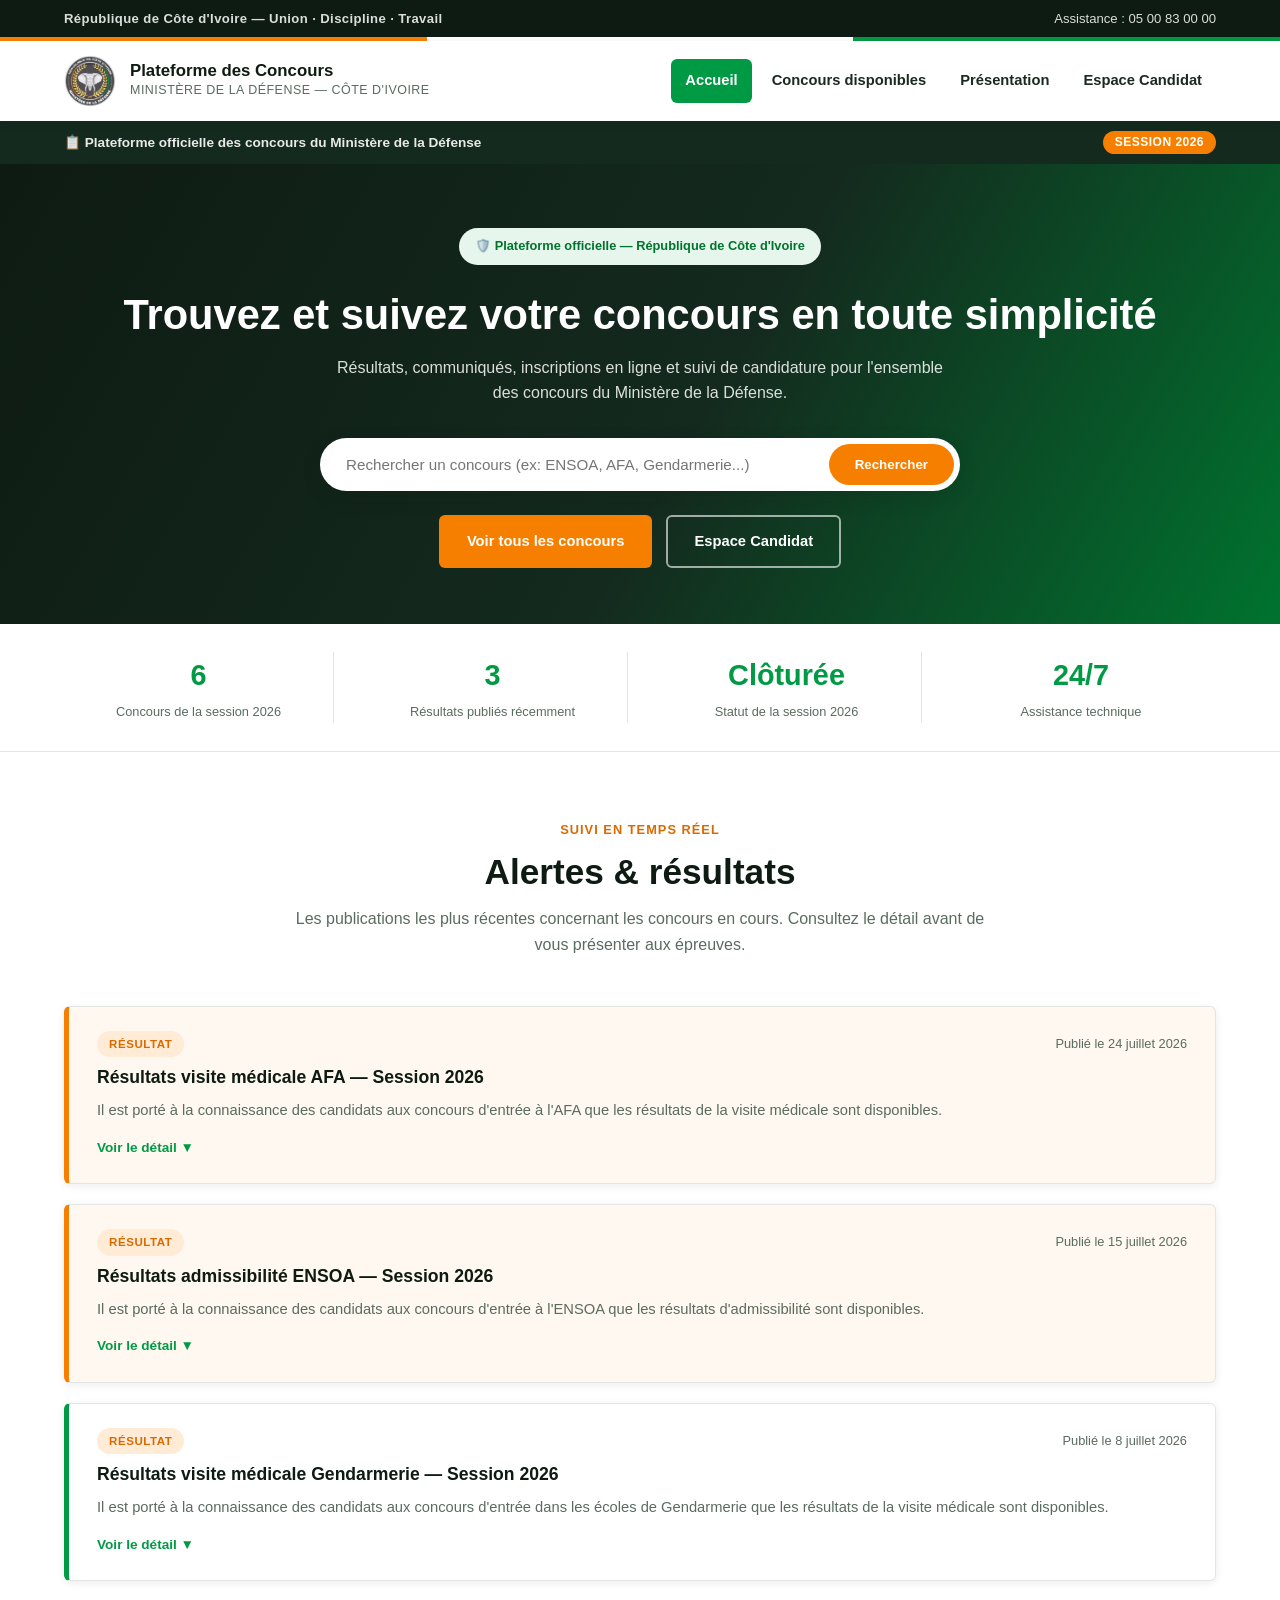
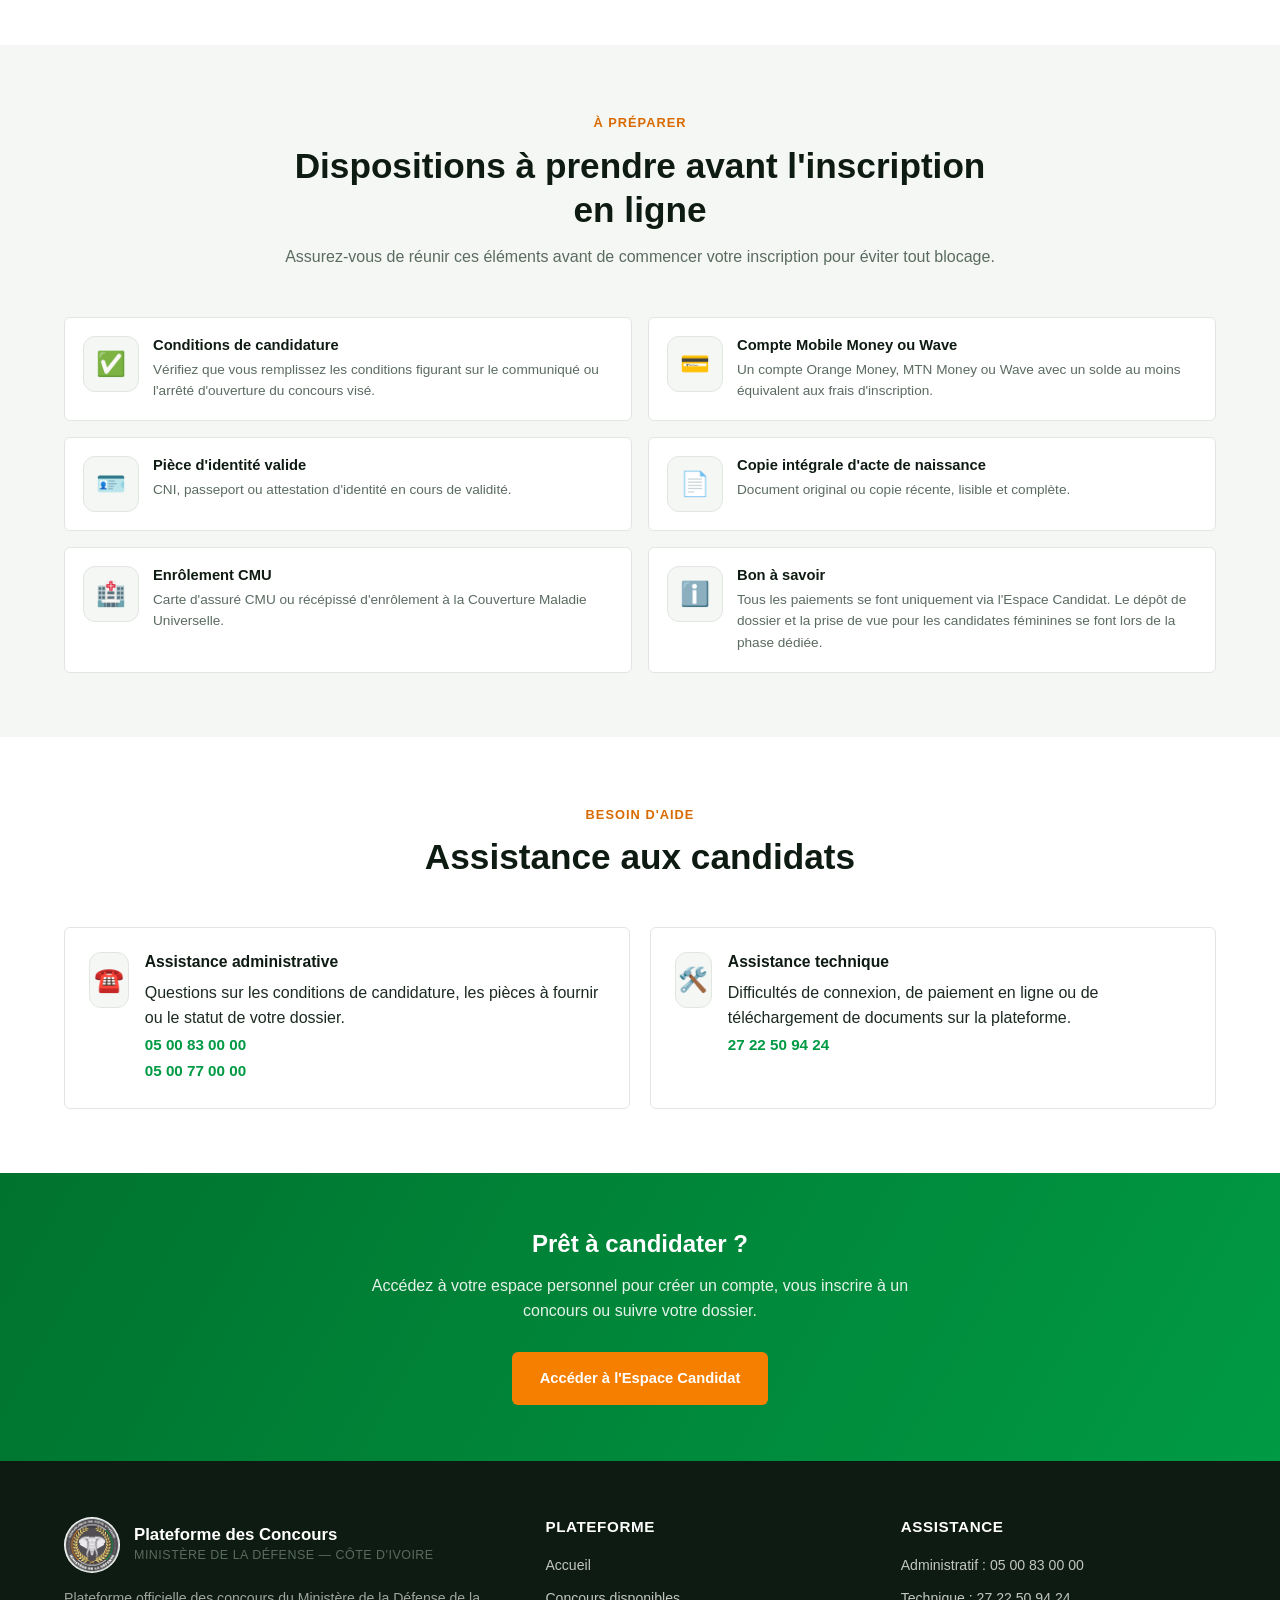
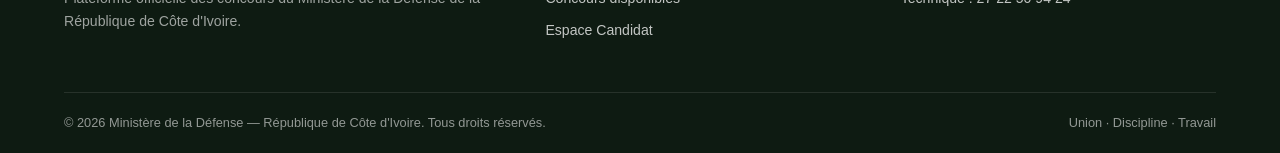
==== commit ccf16979: "Ajouter la page de présentation des concours des FACI Nouvelle page presentation-concours.html détai" ====
--- a/index.html
+++ b/index.html
@@ -34,6 +34,7 @@
         <ul>
           <li><a href="index.html">Accueil</a></li>
           <li><a href="concours-disponibles.html">Concours disponibles</a></li>
+          <li><a href="presentation-concours.html">Présentation</a></li>
           <li><a href="espace-candidat.html">Espace Candidat</a></li>
         </ul>
       </nav>
--- a/css/concours.css
+++ b/css/concours.css
@@ -333,6 +333,13 @@
   justify-content: center;
   font-size: 1.3rem;
   flex-shrink: 0;
+  overflow: hidden;
+}
+
+.corps-icon img {
+  width: 100%;
+  height: 100%;
+  object-fit: cover;
 }
 
 .corps-group-header h3 {
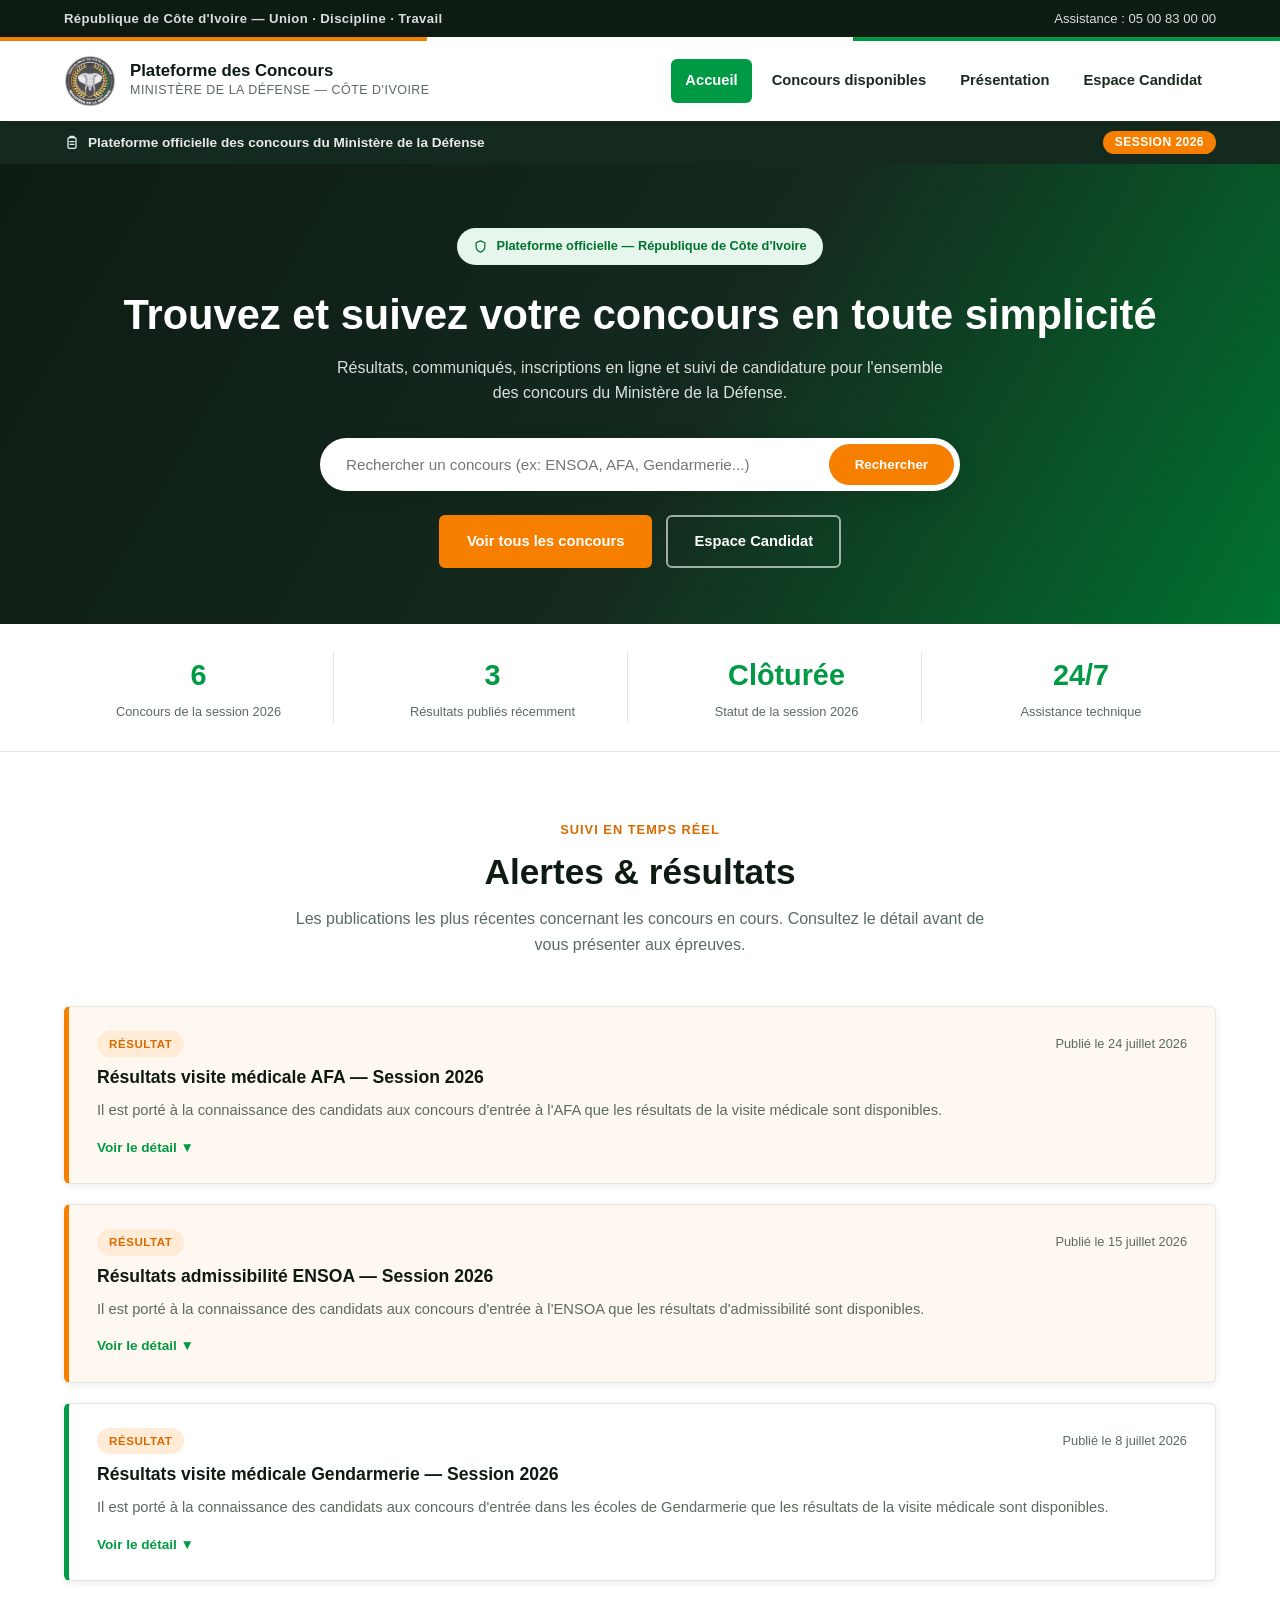
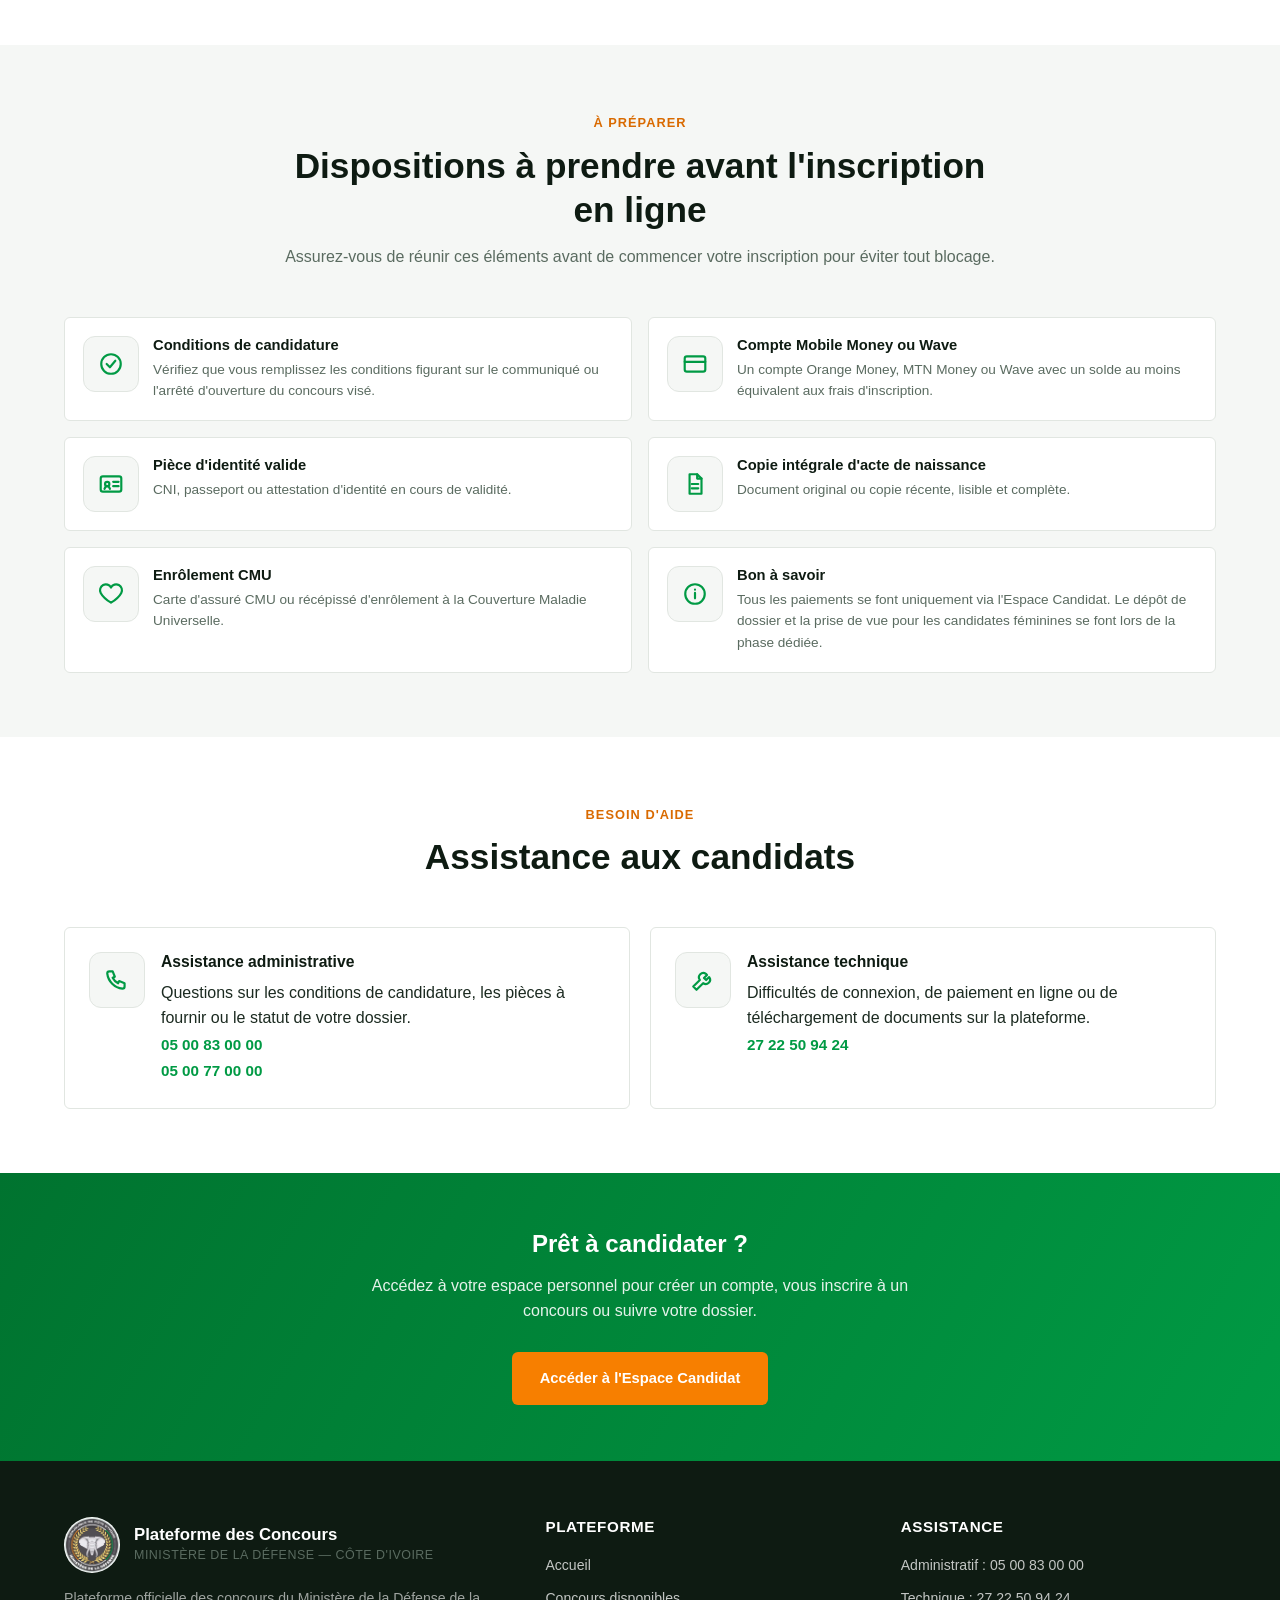
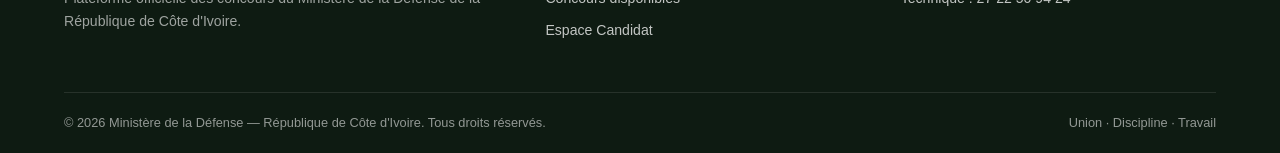
==== commit aafcfbc9: "Remplacer les emojis par un système d'icônes SVG cohérent Design plus sobre et professionnel : icône" ====
--- a/index.html
+++ b/index.html
@@ -38,20 +38,20 @@
           <li><a href="espace-candidat.html">Espace Candidat</a></li>
         </ul>
       </nav>
-      <button class="nav-toggle" aria-label="Ouvrir le menu" aria-expanded="false">☰</button>
+      <button class="nav-toggle" aria-label="Ouvrir le menu" aria-expanded="false"><svg class="icon-menu" viewBox="0 0 24 24" width="22" height="22" fill="none" stroke="currentColor" stroke-width="2" stroke-linecap="round" stroke-linejoin="round"><path d="M3 6h18M3 12h18M3 18h18"/></svg><svg class="icon-close" viewBox="0 0 24 24" width="22" height="22" fill="none" stroke="currentColor" stroke-width="2" stroke-linecap="round" stroke-linejoin="round"><path d="M6 6l12 12M18 6L6 18"/></svg></button>
     </div>
   </header>
 
   <div class="platform-band">
     <div class="container">
-      <span class="platform-name">📋 Plateforme officielle des concours du Ministère de la Défense</span>
+      <span class="platform-name"><svg viewBox="0 0 24 24" width="16" height="16" fill="none" stroke="currentColor" stroke-width="2" stroke-linecap="round" stroke-linejoin="round"><rect x="6" y="4" width="12" height="16" rx="2"/><path d="M9 4V3a1 1 0 0 1 1-1h4a1 1 0 0 1 1 1v1"/><path d="M9 10h6M9 14h6"/></svg> Plateforme officielle des concours du Ministère de la Défense</span>
       <span class="session-tag">SESSION 2026</span>
     </div>
   </div>
 
   <section class="hero-search">
     <div class="container">
-      <span class="trust-badge">🛡️ Plateforme officielle — République de Côte d'Ivoire</span>
+      <span class="trust-badge"><svg viewBox="0 0 24 24" width="15" height="15" fill="none" stroke="currentColor" stroke-width="2" stroke-linecap="round" stroke-linejoin="round"><path d="M12 3l7 3v6c0 4.5-3 7.5-7 9-4-1.5-7-4.5-7-9V6l7-3z"/></svg> Plateforme officielle — République de Côte d'Ivoire</span>
       <h1 class="mt-24">Trouvez et suivez votre concours en toute simplicité</h1>
       <p>Résultats, communiqués, inscriptions en ligne et suivi de candidature pour l'ensemble des concours du Ministère de la Défense.</p>
       <form id="hero-search-form" class="search-box">
@@ -168,42 +168,42 @@
       </div>
       <div class="prereq-grid">
         <div class="prereq-item">
-          <div class="icon-box">✅</div>
+          <div class="icon-box"><svg viewBox="0 0 24 24" width="22" height="22" fill="none" stroke="currentColor" stroke-width="2" stroke-linecap="round" stroke-linejoin="round"><circle cx="12" cy="12" r="9"/><path d="M8 12l3 3 5-6"/></svg></div>
           <div>
             <h4>Conditions de candidature</h4>
             <p>Vérifiez que vous remplissez les conditions figurant sur le communiqué ou l'arrêté d'ouverture du concours visé.</p>
           </div>
         </div>
         <div class="prereq-item">
-          <div class="icon-box">💳</div>
+          <div class="icon-box"><svg viewBox="0 0 24 24" width="22" height="22" fill="none" stroke="currentColor" stroke-width="2" stroke-linecap="round" stroke-linejoin="round"><rect x="2.5" y="5" width="19" height="14" rx="2"/><path d="M2.5 10h19"/></svg></div>
           <div>
             <h4>Compte Mobile Money ou Wave</h4>
             <p>Un compte Orange Money, MTN Money ou Wave avec un solde au moins équivalent aux frais d'inscription.</p>
           </div>
         </div>
         <div class="prereq-item">
-          <div class="icon-box">🪪</div>
+          <div class="icon-box"><svg viewBox="0 0 24 24" width="22" height="22" fill="none" stroke="currentColor" stroke-width="2" stroke-linecap="round" stroke-linejoin="round"><rect x="2.5" y="5" width="19" height="14" rx="2"/><circle cx="8.5" cy="12" r="2"/><path d="M6 16.5c.5-1.5 2-2.5 2.5-2.5s2 1 2.5 2.5M14 10h5M14 14h5"/></svg></div>
           <div>
             <h4>Pièce d'identité valide</h4>
             <p>CNI, passeport ou attestation d'identité en cours de validité.</p>
           </div>
         </div>
         <div class="prereq-item">
-          <div class="icon-box">📄</div>
+          <div class="icon-box"><svg viewBox="0 0 24 24" width="22" height="22" fill="none" stroke="currentColor" stroke-width="2" stroke-linecap="round" stroke-linejoin="round"><path d="M7 3h7l4 4v14H7z"/><path d="M14 3v4h4M9 12h6M9 16h6"/></svg></div>
           <div>
             <h4>Copie intégrale d'acte de naissance</h4>
             <p>Document original ou copie récente, lisible et complète.</p>
           </div>
         </div>
         <div class="prereq-item">
-          <div class="icon-box">🏥</div>
+          <div class="icon-box"><svg viewBox="0 0 24 24" width="22" height="22" fill="none" stroke="currentColor" stroke-width="2" stroke-linecap="round" stroke-linejoin="round"><path d="M12 20s-7-4.3-9.5-9A5 5 0 0 1 12 6a5 5 0 0 1 9.5 5c-2.5 4.7-9.5 9-9.5 9z"/></svg></div>
           <div>
             <h4>Enrôlement CMU</h4>
             <p>Carte d'assuré CMU ou récépissé d'enrôlement à la Couverture Maladie Universelle.</p>
           </div>
         </div>
         <div class="prereq-item">
-          <div class="icon-box">ℹ️</div>
+          <div class="icon-box"><svg viewBox="0 0 24 24" width="22" height="22" fill="none" stroke="currentColor" stroke-width="2" stroke-linecap="round" stroke-linejoin="round"><circle cx="12" cy="12" r="9"/><path d="M12 11v5M12 8v.01"/></svg></div>
           <div>
             <h4>Bon à savoir</h4>
             <p>Tous les paiements se font uniquement via l'Espace Candidat. Le dépôt de dossier et la prise de vue pour les candidates féminines se font lors de la phase dédiée.</p>
@@ -221,7 +221,7 @@
       </div>
       <div class="assist-grid">
         <div class="assist-card">
-          <div class="icon-box">☎️</div>
+          <div class="icon-box"><svg viewBox="0 0 24 24" width="22" height="22" fill="none" stroke="currentColor" stroke-width="2" stroke-linecap="round" stroke-linejoin="round"><path d="M5 4h3l2 5-2 1a11 11 0 0 0 5 5l1-2 5 2v3a2 2 0 0 1-2 2A16 16 0 0 1 3 6a2 2 0 0 1 2-2z"/></svg></div>
           <div>
             <h4>Assistance administrative</h4>
             <p>Questions sur les conditions de candidature, les pièces à fournir ou le statut de votre dossier.</p>
@@ -230,7 +230,7 @@
           </div>
         </div>
         <div class="assist-card">
-          <div class="icon-box">🛠️</div>
+          <div class="icon-box"><svg viewBox="0 0 24 24" width="22" height="22" fill="none" stroke="currentColor" stroke-width="2" stroke-linecap="round" stroke-linejoin="round"><path d="M14.7 6.3a4 4 0 0 0-5.6 5.6L3 18l3 3 6.1-6.1a4 4 0 0 0 5.6-5.6l-2.8 2.8-2-2 2.8-2.8z"/></svg></div>
           <div>
             <h4>Assistance technique</h4>
             <p>Difficultés de connexion, de paiement en ligne ou de téléchargement de documents sur la plateforme.</p>
--- a/css/style.css
+++ b/css/style.css
@@ -47,6 +47,11 @@
   display: block;
 }
 
+svg {
+  flex-shrink: 0;
+  vertical-align: middle;
+}
+
 a {
   color: inherit;
   text-decoration: none;
@@ -229,11 +234,25 @@
 
 .nav-toggle {
   display: none;
+  align-items: center;
+  justify-content: center;
   background: none;
   border: none;
-  font-size: 1.6rem;
   cursor: pointer;
   color: var(--color-dark);
+  padding: 4px;
+}
+
+.nav-toggle .icon-close {
+  display: none;
+}
+
+.nav-toggle.open .icon-menu {
+  display: none;
+}
+
+.nav-toggle.open .icon-close {
+  display: block;
 }
 
 /* ---------- Hero ---------- */
@@ -460,8 +479,14 @@
   display: flex;
   align-items: center;
   justify-content: center;
-  font-size: 1.5rem;
+  color: var(--color-green);
   margin-bottom: 18px;
+  flex-shrink: 0;
+}
+
+.icon-box svg {
+  width: 26px;
+  height: 26px;
 }
 
 /* ---------- Breadcrumb / page header ---------- */
@@ -971,7 +996,7 @@
     align-items: stretch;
   }
   .nav-toggle {
-    display: block;
+    display: inline-flex;
   }
   .top-bar .top-links {
     display: none;
--- a/css/concours.css
+++ b/css/concours.css
@@ -22,6 +22,9 @@
 
 .platform-band .platform-name {
   font-weight: 700;
+  display: inline-flex;
+  align-items: center;
+  gap: 8px;
 }
 
 .platform-band .session-tag {
